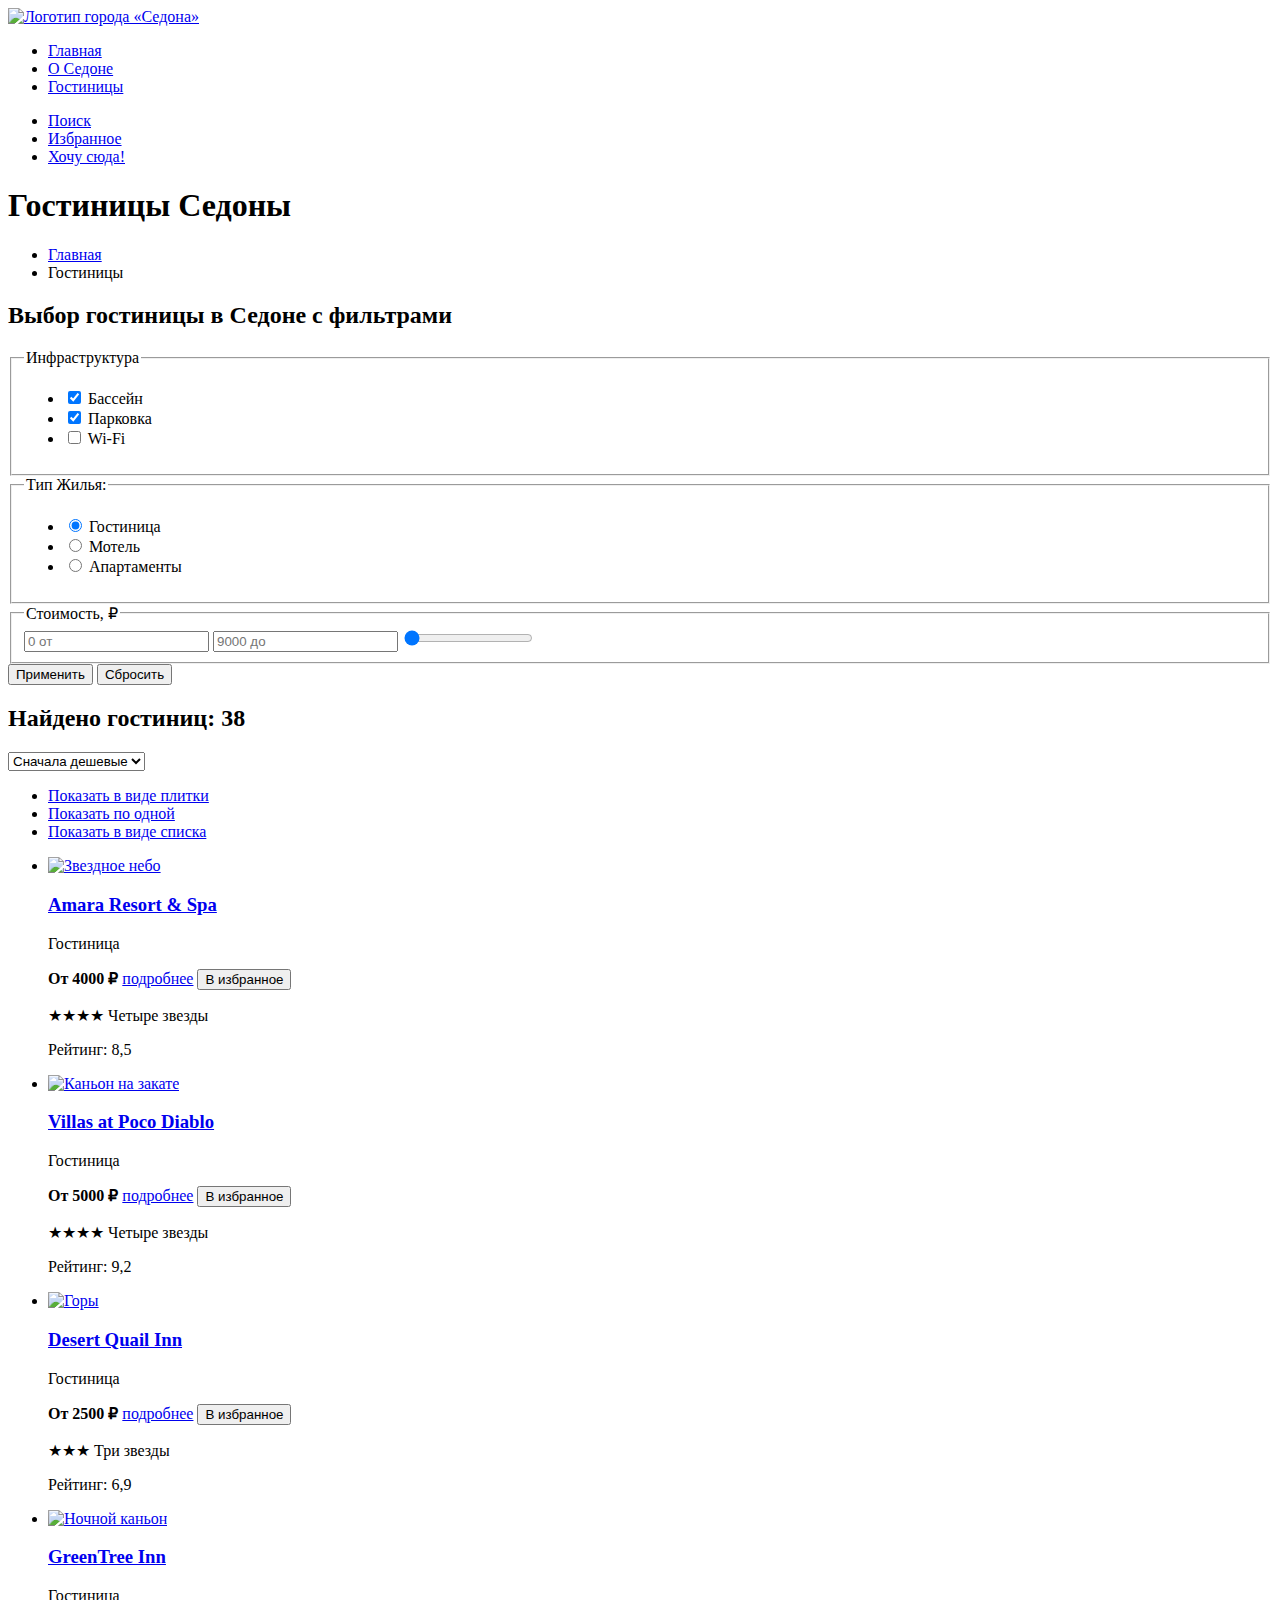
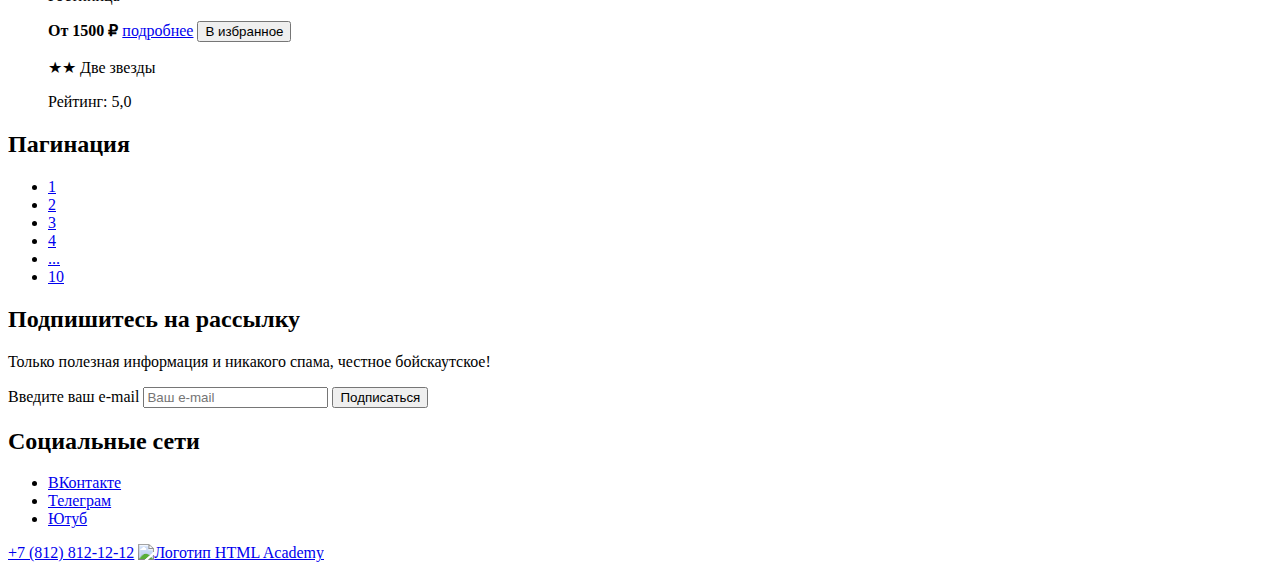
==== catalog.html @ 35efa831 "Merge pull request #1 from TatyanaKravtsova/master" ====
<!DOCTYPE html>
<html lang="ru">
  <head>
    <meta charset="utf-8">
    <title>Каталог гостиниц</title>
  </head>
  <body>
    <header class="page-header">
      <nav class="navigation">
        <a class="header-logo" href="index.html">
          <img class="page-header-logo" src="" width="140" height="70"  alt="Логотип города «Седона»">
        </a>
        <ul class="navigation-list">
          <li class="navigation-item">
            <a class="navigation-link" href="index.html">Главная</a>
          </li>
          <li class="navigation-item">
            <a class="navigation-link" href="#">О Седоне</a>
          </li>
          <li class="navigation-item">
            <a class="navigation-link current" href="#">Гостиницы</a>
          </li>
        </ul>
        <ul class="navigation-user">
          <li class="navigation-user-item">
            <a class="navigation-user-link navigation-user-link-search" href="#">
              <span class="visually-hidden">Поиск</span>
            </a>
          </li>
          <li class="navigation-user-item">
            <a class="navigation-user-link navigation-user-link-favorites" href="#">
              <span class="visually-hidden">Избранное</span>
            </a>
          </li>
          <li class="navigation-user-item">
            <a class="navigation-user-link button" href="#">Хочу сюда!</a>
          </li>
        </ul>
      </nav>
    </header>
    <main class="main-catalog">
      <h1 class="title">Гостиницы Седоны</h1>
      <ul class="breadcrumbs">
        <li class="breadcrumbs-item">
          <a class="breadcrumbs-link" href="index.html">
            <span class="visually-hidden">Главная</span>
          </a>
        </li>
        <li class="breadcrumbs-item">
          <a class="breadcrumbs-link">Гостиницы</a>
        </li>
      </ul>
      <section class="filter">
        <h2 class="catalog-title">Выбор гостиницы в Седоне с фильтрами</h2>
        <form class="catalog-filter" action="https://echo.htmlacademy.ru/" method="get">
          <fieldset class="filter-group">
            <legend class="filter-group-title">Инфраструктура</legend>
            <ul class="filter-group-list">
              <li class="filter-group-item">
                <label class="control">
                  <input class="control-input" type="checkbox" name="pool" checked>
                  Бассейн
                </label>
              </li>
              <li class="filter-group-item">
                <label class="control">
                  <input class="control-input" type="checkbox" name="parking" checked>
                  Парковка
                </label>
              </li>
              <li class="filter-group-item">
                <label class="control">
                  <input class="control-input" type="checkbox" name="Wi-Fi">
                  Wi-Fi
                </label>
              </li>
            </ul>
          </fieldset>
          <fieldset class="filter-group">
            <legend class="filter-group-title">Тип Жилья:</legend>
            <ul class="filter-group-list">
              <li class="filter-group-item">
                <label class="control">
                  <input class="control-input" type="radio" name="type-placements" value="hotel" checked>
                  Гостиница
                </label>
              </li>
              <li class="filter-group-item">
                <label class="control">
                  <input class="control-input" type="radio" name="type-placements" value="motel">
                  Мотель
                </label>
              </li>
              <li class="filter-group-item">
                <label class="control">
                  <input class="control-input" type="radio" name="type-placements" value="apartments">
                  Апартаменты
                </label>
              </li>
            </ul>
          </fieldset>
          <fieldset class="filter-group">
            <legend class="filter-group-title">Стоимость, ₽</legend>
            <input type="text" class="filter-price-min" placeholder="0 от">
            <input type="text" class="filter-price-max" placeholder="9000 до">
            <input class="filter-price" type="range" min="0" max="9000" step="100" value="0">
          </fieldset>
          <button class="filter-button active-filter-button" type="submit">Применить</button>
          <button class="filter-button" type="reset">Сбросить</button>
        </form>
      </section>
      <section class="catalog">
        <h2 class="catalog-title">Найдено гостиниц: <span>38</span></h2>
        <select class="catalog-sorting" name="sorting">
          <option value="price">Сначала дешевые</option>
          <option value="rating">Сначала дорогие</option>
          <option value="popular">По популярности</option>
        </select>
        <ul class="list-view">
          <li class="list-view-item">
            <a class="button button-active" href="#">
              <span class="visually-hidden">Показать в виде плитки</span>
            </a>
          </li>
          <li class="list-view-item">
            <a class="button" href="#">
              <span class="visually-hidden">Показать по одной</span>
            </a>
          </li>
          <li class="list-view-item">
            <a class="button" href="#">
              <span class="visually-hidden">Показать в виде списка</span>
            </a>
          </li>
        </ul>
        <ul class="catalog-list">
          <li class="catalog-card">
            <a class="catalog-card-link" href="#" tabindex="-1">
              <img class="catalog-card-image" src="#" alt="Звездное небо" width="300" height="212">
            </a>
            <a class="catalog-card-link" href="#">
              <h3 class="catalog-title">Amara Resort & Spa</h3>
            </a>
            <p class="type-description">Гостиница</p>
            <b class="card-price">От 4000 ₽</b>
            <a class="catalog-button button" href="#">подробнее</a>
            <button class="favourite button" type="button">В избранное</button>
            <p class="stars four">★★★★ <span class="visually-hidden">Четыре звезды</span></p>
            <p class="rating">Рейтинг: 8,5</p>
          </li>
          <li class="catalog-card">
            <a class="catalog-card-link" href="#" tabindex="-1">
              <img class="catalog-card-image" src="#" alt="Каньон на закате" width="300" height="212">
            </a>
            <a class="catalog-card-link" href="#">
              <h3 class="catalog-title">Villas at Poco Diablo</h3>
            </a>
            <p class="type-description">Гостиница</p>
            <b class="card-price">От 5000 ₽</b>
            <a class="catalog-button button" href="#">подробнее</a>
            <button class="favourite button" type="button">В избранное</button>
            <p class="stars four">★★★★ <span class="visually-hidden">Четыре звезды</span></p>
            <p class="rating">Рейтинг: 9,2</p>
          </li>
          <li class="catalog-card">
            <a class="catalog-card-link" href="#" tabindex="-1">
              <img class="catalog-card-image" src="#" alt="Горы" width="300" height="212">
            </a>
            <a class="catalog-card-link" href="#">
              <h3 class="catalog-title">Desert Quail Inn</h3>
            </a>
            <p class="type-description">Гостиница</p>
            <b class="card-price">От 2500 ₽</b>
            <a class="catalog-button button" href="#">подробнее</a>
            <button class="favourite button" type="button">В избранное</button>
            <p class="stars three">★★★ <span class="visually-hidden">Три звезды</span></p>
            <p class="rating">Рейтинг: 6,9</p>
          </li>
          <li class="catalog-card">
            <a class="catalog-card-link" href="#" tabindex="-1">
              <img class="catalog-card-image" src="#" alt="Ночной каньон" width="300" height="212">
            </a>
            <a class="catalog-card-link" href="#">
              <h3 class="catalog-title">GreenTree Inn</h3>
            </a>
            <p class="type-description">Гостиница</p>
            <b class="card-price">От 1500 ₽</b>
            <a class="catalog-button button" href="#">подробнее</a>
            <button class="favourite button" type="button">В избранное</button>
            <p class="stars two">★★ <span class="visually-hidden">Две звезды</span></p>
            <p class="rating">Рейтинг: 5,0</p>
          </li>
        </ul>
      </section>
      <section class="pagination">
        <h2 class="visually-hidden">Пагинация</h2>
        <ul class="pagination-list">
          <li class="pagination">
            <a class="pagination-link" href="#">1</a>
          </li>
          <li class="pagination">
            <a class="pagination-link" href="#">2</a>
          </li>
          <li class="pagination">
            <a class="pagination-link" href="#">3</a>
          </li>
          <li class="pagination">
            <a class="pagination-link" href="#">4</a>
          </li>
          <li class="pagination">
            <a class="pagination-link" href="#">...</a>
          </li>
          <li class="pagination">
            <a class="pagination-link" href="#">10</a>
          </li>
        </ul>
      </section>
      <section class="subscribe">
        <h2 class="subscribe-title subscribe-dark">Подпишитесь на рассылку</h2>
        <p class="subscribe-text subscribe-dark">Только полезная информация и никакого спама, честное бойскаутское!</p>
        <form class="subscribe-form" action="https://echo.htmlacademy.ru/" method="post">
          <label class="visually-hidden" for="email">Введите ваш e-mail
            <input class="subscribe-input" type="email" id="email" name="email" placeholder="Ваш e-mail">
          </label>
          <button class="subscribe-button button" type="submit">Подписаться</button>
        </form>
      </section>
    </main>
    <footer class="page-footer">
      <h2 class="visually-hidden">
          Социальные сети
      </h2>
      <ul class="social-list">
        <li class="social-item">
          <a class="social-item" href="#">
            <span class="visually-hidden">ВКонтакте</span>
          </a>
        </li>
        <li class="social-item">
          <a class="social-item" href="#">
            <span class="visually-hidden">Телеграм</span>
          </a>
        </li>
        <li class="social-item">
          <a class="social-item" href="#">
            <span class="visually-hidden">Ютуб</span>
          </a>
        </li>
      </ul>
      <a class="footer-phone" href="tel:+78128121212">+7 (812) 812-12-12</a>
      <a class="copyright" href="https://htmlacademy.ru/">
        <img class="academy-logo" src="#" alt="Логотип HTML Academy" width="115" height="33">
      </a>
    </footer>
  </body>
</html>
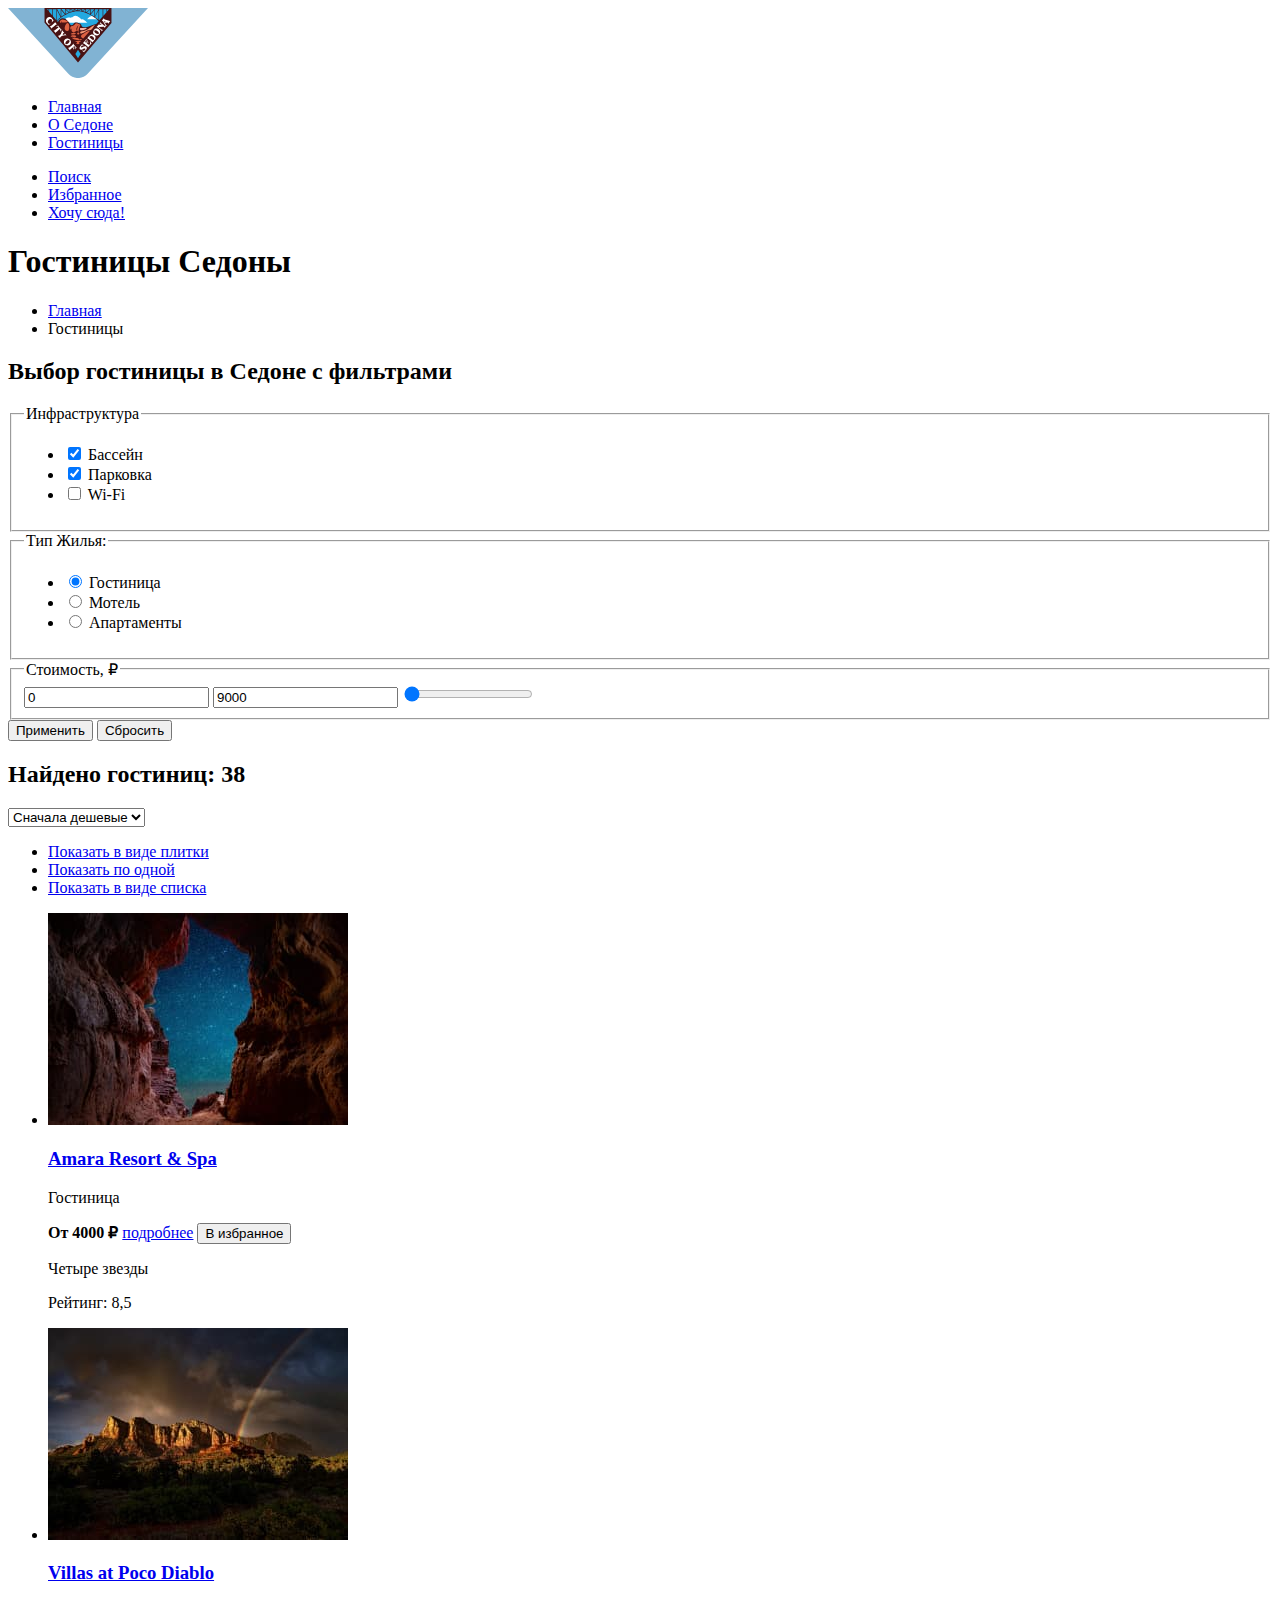
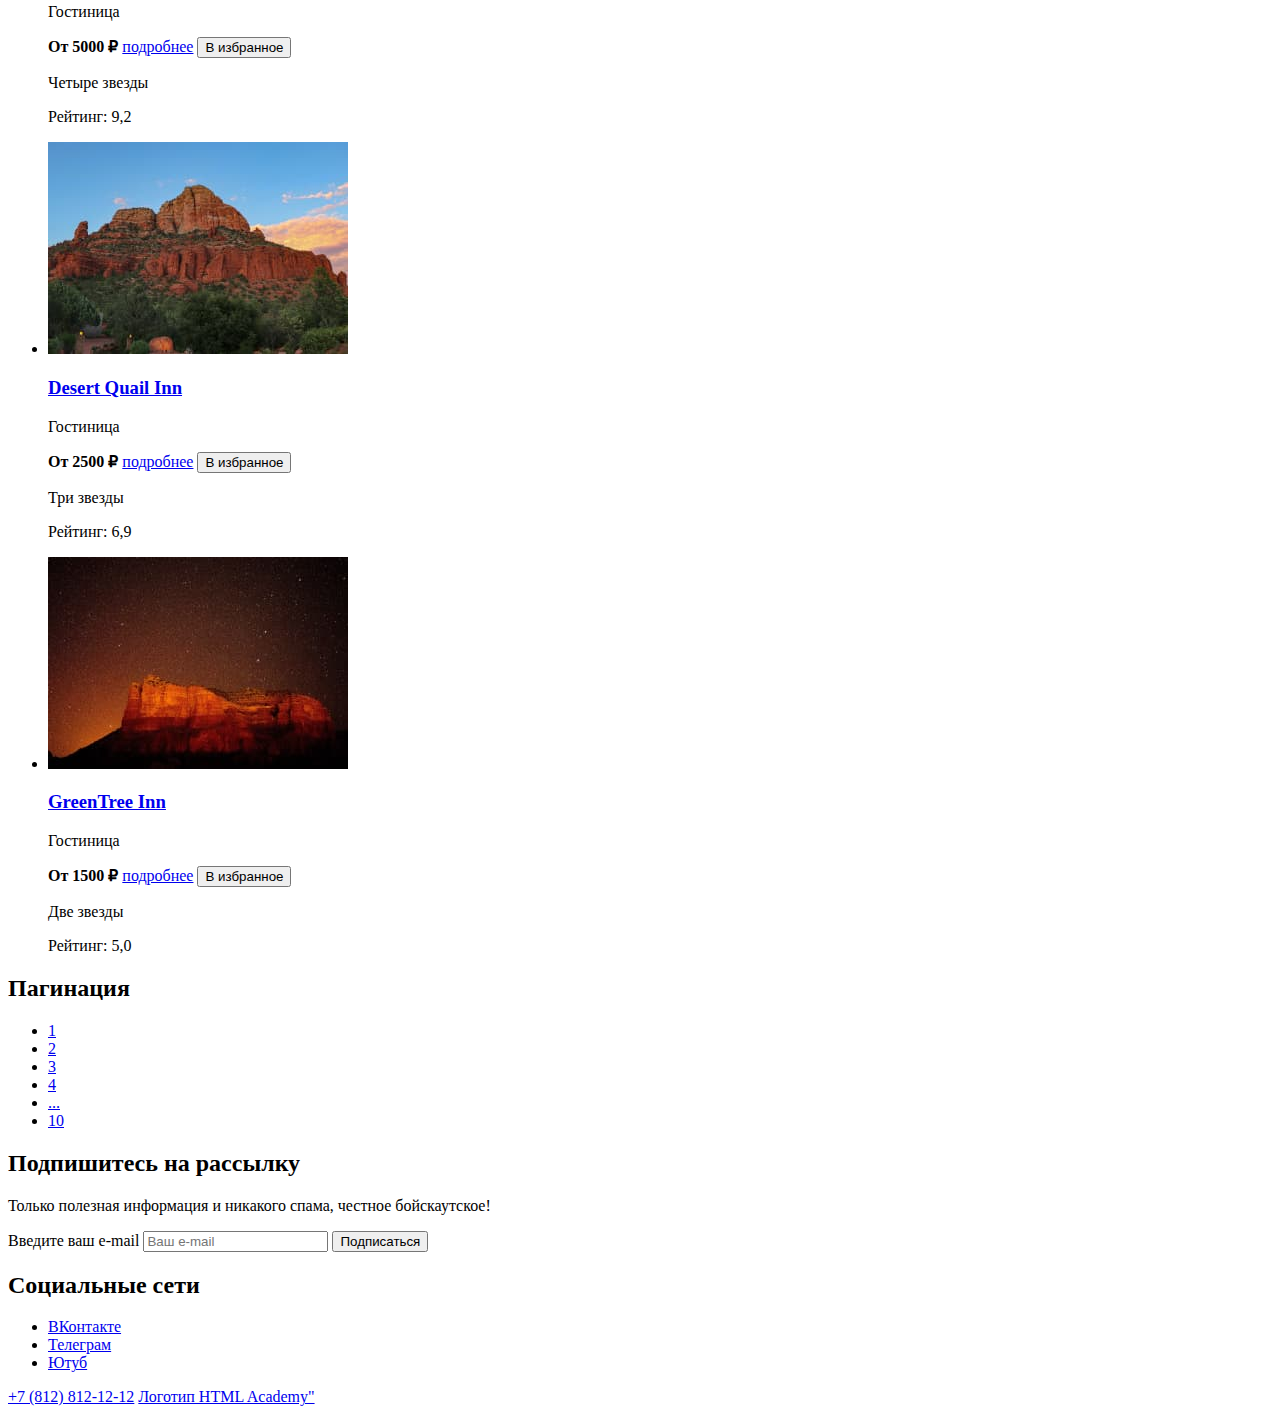
==== commit 498e7de7: "Добавляет контентные изображения" ====
--- a/catalog.html
+++ b/catalog.html
@@ -8,7 +8,7 @@
     <header class="page-header">
       <nav class="navigation">
         <a class="header-logo" href="index.html">
-          <img class="page-header-logo" src="" width="140" height="70"  alt="Логотип города «Седона»">
+          <img class="page-header-logo" src="images/logo.svg" width="140" height="70"  alt="Логотип города «Седона»">
         </a>
         <ul class="navigation-list">
           <li class="navigation-item">
@@ -39,17 +39,19 @@
       </nav>
     </header>
     <main class="main-catalog">
-      <h1 class="title">Гостиницы Седоны</h1>
-      <ul class="breadcrumbs">
-        <li class="breadcrumbs-item">
-          <a class="breadcrumbs-link" href="index.html">
-            <span class="visually-hidden">Главная</span>
-          </a>
-        </li>
-        <li class="breadcrumbs-item">
-          <a class="breadcrumbs-link">Гостиницы</a>
-        </li>
-      </ul>
+      <section class="filter-header">
+        <h1 class="title">Гостиницы Седоны</h1>
+        <ul class="breadcrumbs">
+          <li class="breadcrumbs-item">
+            <a class="breadcrumbs-link" href="index.html">
+              <span class="visually-hidden">Главная</span>
+            </a>
+          </li>
+          <li class="breadcrumbs-item">
+            <a class="breadcrumbs-link">Гостиницы</a>
+          </li>
+        </ul>
+      </section>
       <section class="filter">
         <h2 class="catalog-title">Выбор гостиницы в Седоне с фильтрами</h2>
         <form class="catalog-filter" action="https://echo.htmlacademy.ru/" method="get">
@@ -101,8 +103,8 @@
           </fieldset>
           <fieldset class="filter-group">
             <legend class="filter-group-title">Стоимость, ₽</legend>
-            <input type="text" class="filter-price-min" placeholder="0 от">
-            <input type="text" class="filter-price-max" placeholder="9000 до">
+            <input type="text" class="filter-price-min" placeholder="от" value="0">
+            <input type="text" class="filter-price-max" placeholder="до" value="9000">
             <input class="filter-price" type="range" min="0" max="9000" step="100" value="0">
           </fieldset>
           <button class="filter-button active-filter-button" type="submit">Применить</button>
@@ -136,7 +138,7 @@
         <ul class="catalog-list">
           <li class="catalog-card">
             <a class="catalog-card-link" href="#" tabindex="-1">
-              <img class="catalog-card-image" src="#" alt="Звездное небо" width="300" height="212">
+              <img class="catalog-card-image" src="pictures/hotel-amara.jpg" alt="Звездное небо" width="300" height="212">
             </a>
             <a class="catalog-card-link" href="#">
               <h3 class="catalog-title">Amara Resort & Spa</h3>
@@ -145,12 +147,12 @@
             <b class="card-price">От 4000 ₽</b>
             <a class="catalog-button button" href="#">подробнее</a>
             <button class="favourite button" type="button">В избранное</button>
-            <p class="stars four">★★★★ <span class="visually-hidden">Четыре звезды</span></p>
+            <p class="stars four"><span class="visually-hidden">Четыре звезды</span></p>
             <p class="rating">Рейтинг: 8,5</p>
           </li>
           <li class="catalog-card">
             <a class="catalog-card-link" href="#" tabindex="-1">
-              <img class="catalog-card-image" src="#" alt="Каньон на закате" width="300" height="212">
+              <img class="catalog-card-image" src="pictures/hotel-villas.jpg" alt="Каньон на закате" width="300" height="212">
             </a>
             <a class="catalog-card-link" href="#">
               <h3 class="catalog-title">Villas at Poco Diablo</h3>
@@ -159,12 +161,12 @@
             <b class="card-price">От 5000 ₽</b>
             <a class="catalog-button button" href="#">подробнее</a>
             <button class="favourite button" type="button">В избранное</button>
-            <p class="stars four">★★★★ <span class="visually-hidden">Четыре звезды</span></p>
+            <p class="stars four"><span class="visually-hidden">Четыре звезды</span></p>
             <p class="rating">Рейтинг: 9,2</p>
           </li>
           <li class="catalog-card">
             <a class="catalog-card-link" href="#" tabindex="-1">
-              <img class="catalog-card-image" src="#" alt="Горы" width="300" height="212">
+              <img class="catalog-card-image" src="pictures/hotel-desert.jpg" alt="Горы" width="300" height="212">
             </a>
             <a class="catalog-card-link" href="#">
               <h3 class="catalog-title">Desert Quail Inn</h3>
@@ -173,12 +175,12 @@
             <b class="card-price">От 2500 ₽</b>
             <a class="catalog-button button" href="#">подробнее</a>
             <button class="favourite button" type="button">В избранное</button>
-            <p class="stars three">★★★ <span class="visually-hidden">Три звезды</span></p>
+            <p class="stars three"><span class="visually-hidden">Три звезды</span></p>
             <p class="rating">Рейтинг: 6,9</p>
           </li>
           <li class="catalog-card">
             <a class="catalog-card-link" href="#" tabindex="-1">
-              <img class="catalog-card-image" src="#" alt="Ночной каньон" width="300" height="212">
+              <img class="catalog-card-image" src="pictures/hotel-greentree.jpg" alt="Ночной каньон" width="300" height="212">
             </a>
             <a class="catalog-card-link" href="#">
               <h3 class="catalog-title">GreenTree Inn</h3>
@@ -187,7 +189,7 @@
             <b class="card-price">От 1500 ₽</b>
             <a class="catalog-button button" href="#">подробнее</a>
             <button class="favourite button" type="button">В избранное</button>
-            <p class="stars two">★★ <span class="visually-hidden">Две звезды</span></p>
+            <p class="stars two"><span class="visually-hidden">Две звезды</span></p>
             <p class="rating">Рейтинг: 5,0</p>
           </li>
         </ul>
@@ -249,7 +251,7 @@
       </ul>
       <a class="footer-phone" href="tel:+78128121212">+7 (812) 812-12-12</a>
       <a class="copyright" href="https://htmlacademy.ru/">
-        <img class="academy-logo" src="#" alt="Логотип HTML Academy" width="115" height="33">
+        <span class="visually-hidden">Логотип HTML Academy"</span>
       </a>
     </footer>
   </body>
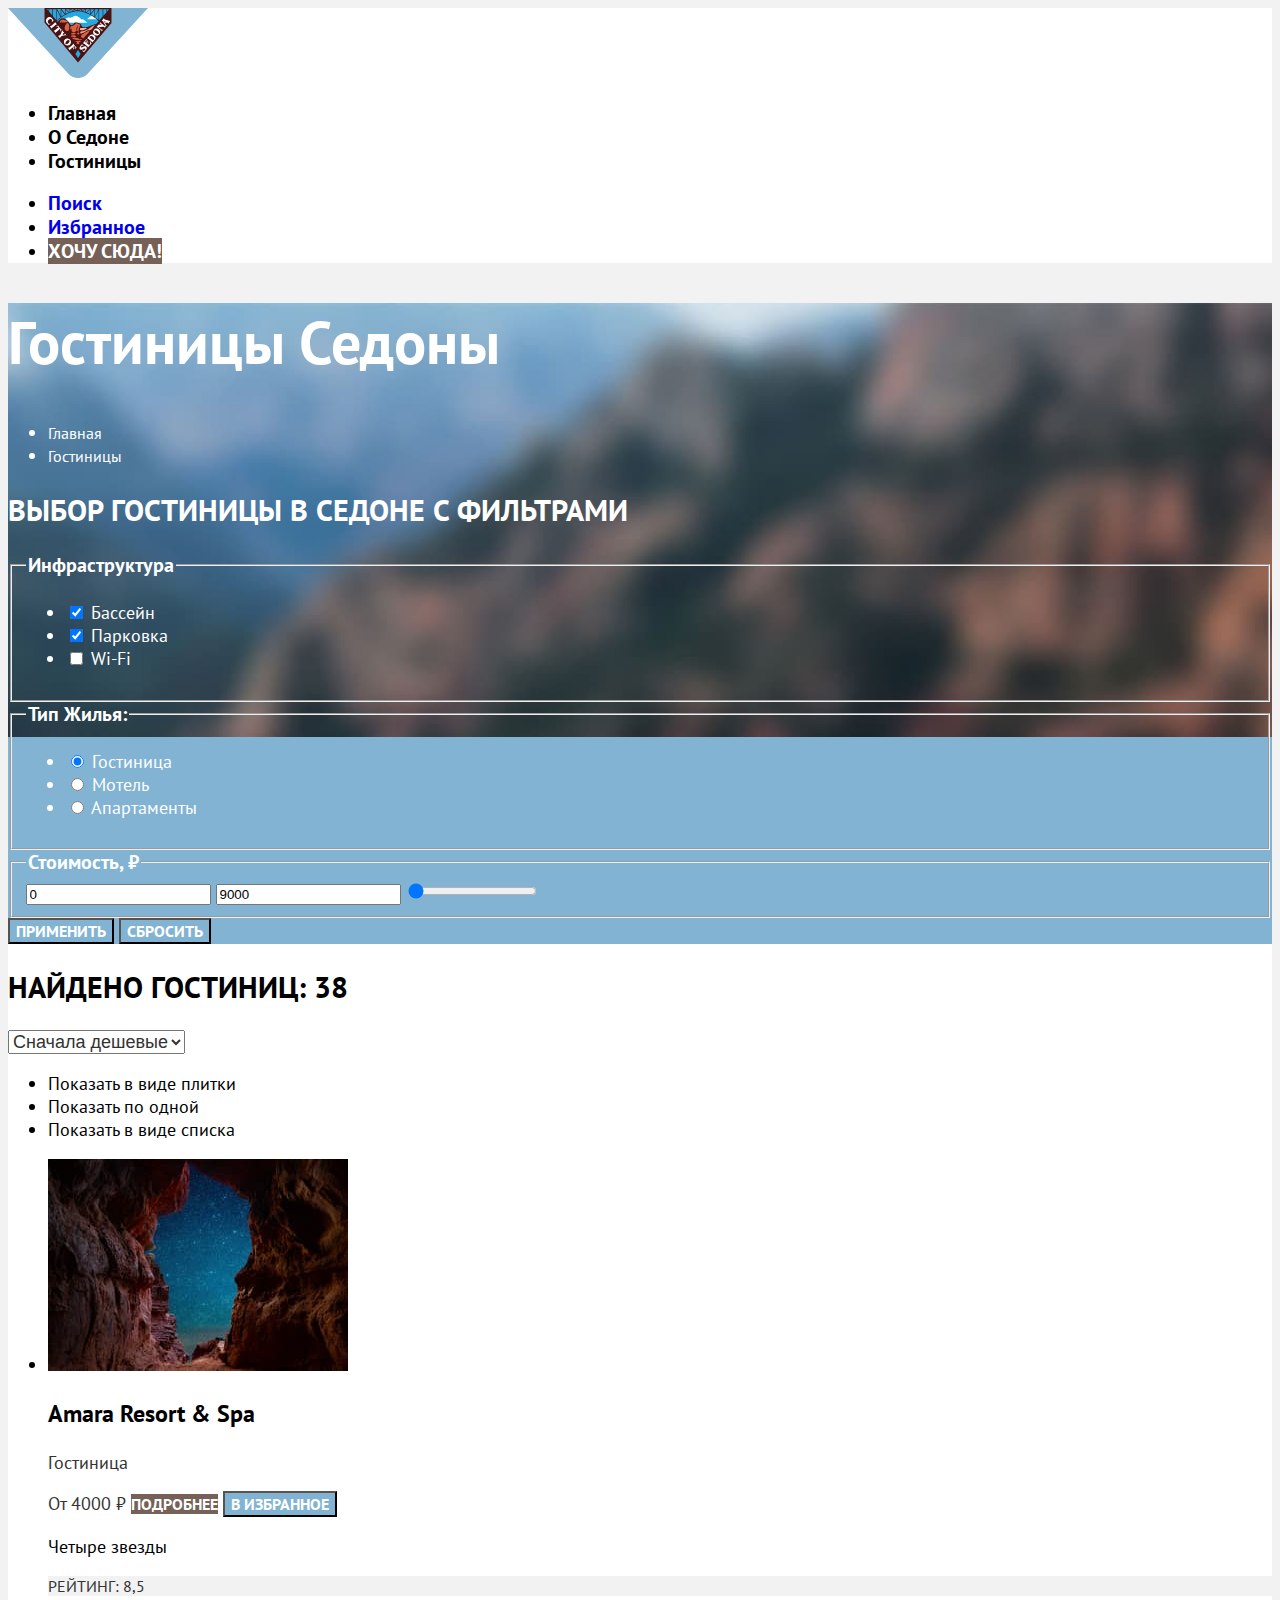
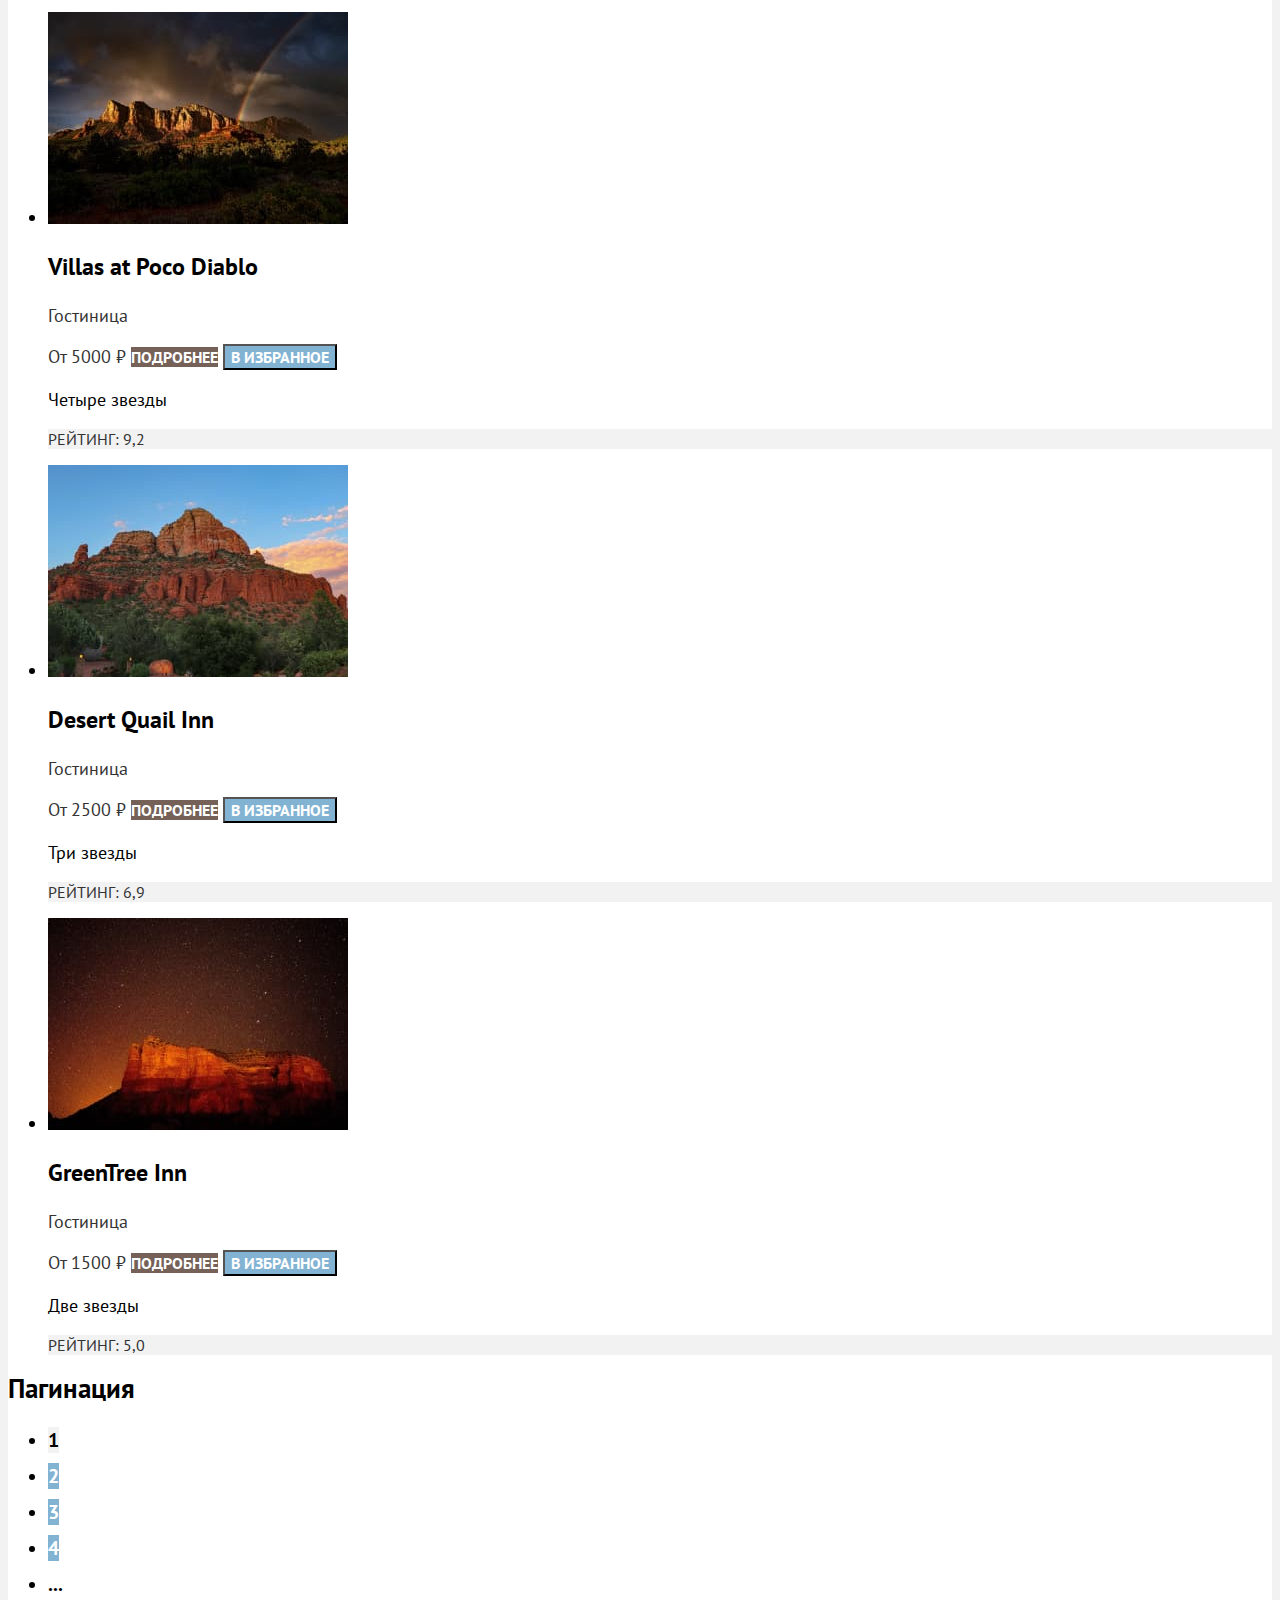
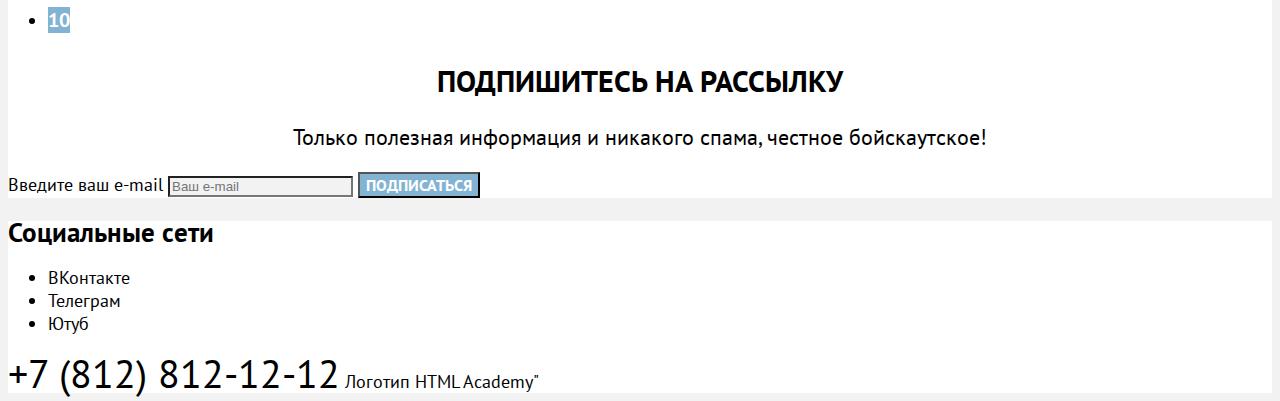
==== commit a71f334d: "Merge pull request #3 from TatyanaKravtsova/master" ====
--- a/catalog.html
+++ b/catalog.html
@@ -2,6 +2,7 @@
 <html lang="ru">
   <head>
     <meta charset="utf-8">
+    <link rel="stylesheet" href="styles/style.css">
     <title>Каталог гостиниц</title>
   </head>
   <body>
@@ -39,78 +40,80 @@
       </nav>
     </header>
     <main class="main-catalog">
-      <section class="filter-header">
-        <h1 class="title">Гостиницы Седоны</h1>
-        <ul class="breadcrumbs">
-          <li class="breadcrumbs-item">
-            <a class="breadcrumbs-link" href="index.html">
-              <span class="visually-hidden">Главная</span>
-            </a>
-          </li>
-          <li class="breadcrumbs-item">
-            <a class="breadcrumbs-link">Гостиницы</a>
-          </li>
-        </ul>
-      </section>
-      <section class="filter">
-        <h2 class="catalog-title">Выбор гостиницы в Седоне с фильтрами</h2>
-        <form class="catalog-filter" action="https://echo.htmlacademy.ru/" method="get">
-          <fieldset class="filter-group">
-            <legend class="filter-group-title">Инфраструктура</legend>
-            <ul class="filter-group-list">
-              <li class="filter-group-item">
-                <label class="control">
-                  <input class="control-input" type="checkbox" name="pool" checked>
-                  Бассейн
-                </label>
-              </li>
-              <li class="filter-group-item">
-                <label class="control">
-                  <input class="control-input" type="checkbox" name="parking" checked>
-                  Парковка
-                </label>
-              </li>
-              <li class="filter-group-item">
-                <label class="control">
-                  <input class="control-input" type="checkbox" name="Wi-Fi">
-                  Wi-Fi
-                </label>
-              </li>
-            </ul>
-          </fieldset>
-          <fieldset class="filter-group">
-            <legend class="filter-group-title">Тип Жилья:</legend>
-            <ul class="filter-group-list">
-              <li class="filter-group-item">
-                <label class="control">
-                  <input class="control-input" type="radio" name="type-placements" value="hotel" checked>
-                  Гостиница
-                </label>
-              </li>
-              <li class="filter-group-item">
-                <label class="control">
-                  <input class="control-input" type="radio" name="type-placements" value="motel">
-                  Мотель
-                </label>
-              </li>
-              <li class="filter-group-item">
-                <label class="control">
-                  <input class="control-input" type="radio" name="type-placements" value="apartments">
-                  Апартаменты
-                </label>
-              </li>
-            </ul>
-          </fieldset>
-          <fieldset class="filter-group">
-            <legend class="filter-group-title">Стоимость, ₽</legend>
-            <input type="text" class="filter-price-min" placeholder="от" value="0">
-            <input type="text" class="filter-price-max" placeholder="до" value="9000">
-            <input class="filter-price" type="range" min="0" max="9000" step="100" value="0">
-          </fieldset>
-          <button class="filter-button active-filter-button" type="submit">Применить</button>
-          <button class="filter-button" type="reset">Сбросить</button>
-        </form>
-      </section>
+      <div class="filter-container">
+        <section class="filter-header">
+          <h1 class="filter-title">Гостиницы Седоны</h1>
+          <ul class="breadcrumbs">
+            <li class="breadcrumbs-item">
+              <a class="breadcrumbs-link" href="index.html">
+                <span class="visually-hidden">Главная</span>
+              </a>
+            </li>
+            <li class="breadcrumbs-item">
+              <a class="breadcrumbs-link">Гостиницы</a>
+            </li>
+          </ul>
+        </section>
+        <section class="filter-main">
+          <h2 class="catalog-title visually-hidden">Выбор гостиницы в Седоне с фильтрами</h2>
+          <form class="catalog-filter" action="https://echo.htmlacademy.ru/" method="get">
+            <fieldset class="filter-group">
+              <legend class="filter-group-title">Инфраструктура</legend>
+              <ul class="filter-group-list">
+                <li class="filter-group-item">
+                  <label class="control">
+                    <input class="control-input" type="checkbox" name="pool" checked>
+                    Бассейн
+                  </label>
+                </li>
+                <li class="filter-group-item">
+                  <label class="control">
+                    <input class="control-input" type="checkbox" name="parking" checked>
+                    Парковка
+                  </label>
+                </li>
+                <li class="filter-group-item">
+                  <label class="control">
+                    <input class="control-input" type="checkbox" name="Wi-Fi">
+                    Wi-Fi
+                  </label>
+                </li>
+              </ul>
+            </fieldset>
+            <fieldset class="filter-group">
+              <legend class="filter-group-title">Тип Жилья:</legend>
+              <ul class="filter-group-list">
+                <li class="filter-group-item">
+                  <label class="control">
+                    <input class="control-input" type="radio" name="type-placements" value="hotel" checked>
+                    Гостиница
+                  </label>
+                </li>
+                <li class="filter-group-item">
+                  <label class="control">
+                    <input class="control-input" type="radio" name="type-placements" value="motel">
+                    Мотель
+                  </label>
+                </li>
+                <li class="filter-group-item">
+                  <label class="control">
+                    <input class="control-input" type="radio" name="type-placements" value="apartments">
+                    Апартаменты
+                  </label>
+                </li>
+              </ul>
+            </fieldset>
+            <fieldset class="filter-group">
+              <legend class="filter-group-title">Стоимость, ₽</legend>
+              <input type="text" class="filter-price-min" placeholder="от" value="0">
+              <input type="text" class="filter-price-max" placeholder="до" value="9000">
+              <input class="filter-price" type="range" min="0" max="9000" step="100" value="0">
+            </fieldset>
+            <button class="filter-button active-filter-button button" type="submit">Применить</button>
+            <button class="filter-button button" type="reset">Сбросить</button>
+          </form>
+        </section>
+      </div>
       <section class="catalog">
         <h2 class="catalog-title">Найдено гостиниц: <span>38</span></h2>
         <select class="catalog-sorting" name="sorting">
@@ -120,17 +123,17 @@
         </select>
         <ul class="list-view">
           <li class="list-view-item">
-            <a class="button button-active" href="#">
+            <a class="list-view-button button-active" href="#">
               <span class="visually-hidden">Показать в виде плитки</span>
             </a>
           </li>
           <li class="list-view-item">
-            <a class="button" href="#">
+            <a class="list-view-button" href="#">
               <span class="visually-hidden">Показать по одной</span>
             </a>
           </li>
           <li class="list-view-item">
-            <a class="button" href="#">
+            <a class="list-view-button" href="#">
               <span class="visually-hidden">Показать в виде списка</span>
             </a>
           </li>
@@ -141,7 +144,7 @@
               <img class="catalog-card-image" src="pictures/hotel-amara.jpg" alt="Звездное небо" width="300" height="212">
             </a>
             <a class="catalog-card-link" href="#">
-              <h3 class="catalog-title">Amara Resort & Spa</h3>
+              <h3 class="catalog-card-title">Amara Resort & Spa</h3>
             </a>
             <p class="type-description">Гостиница</p>
             <b class="card-price">От 4000 ₽</b>
@@ -155,7 +158,7 @@
               <img class="catalog-card-image" src="pictures/hotel-villas.jpg" alt="Каньон на закате" width="300" height="212">
             </a>
             <a class="catalog-card-link" href="#">
-              <h3 class="catalog-title">Villas at Poco Diablo</h3>
+              <h3 class="catalog-card-title">Villas at Poco Diablo</h3>
             </a>
             <p class="type-description">Гостиница</p>
             <b class="card-price">От 5000 ₽</b>
@@ -169,7 +172,7 @@
               <img class="catalog-card-image" src="pictures/hotel-desert.jpg" alt="Горы" width="300" height="212">
             </a>
             <a class="catalog-card-link" href="#">
-              <h3 class="catalog-title">Desert Quail Inn</h3>
+              <h3 class="catalog-card-title">Desert Quail Inn</h3>
             </a>
             <p class="type-description">Гостиница</p>
             <b class="card-price">От 2500 ₽</b>
@@ -183,7 +186,7 @@
               <img class="catalog-card-image" src="pictures/hotel-greentree.jpg" alt="Ночной каньон" width="300" height="212">
             </a>
             <a class="catalog-card-link" href="#">
-              <h3 class="catalog-title">GreenTree Inn</h3>
+              <h3 class="catalog-card-title">GreenTree Inn</h3>
             </a>
             <p class="type-description">Гостиница</p>
             <b class="card-price">От 1500 ₽</b>
@@ -198,7 +201,7 @@
         <h2 class="visually-hidden">Пагинация</h2>
         <ul class="pagination-list">
           <li class="pagination">
-            <a class="pagination-link" href="#">1</a>
+            <a class="pagination-link pagination-current" href="#">1</a>
           </li>
           <li class="pagination">
             <a class="pagination-link" href="#">2</a>
@@ -210,14 +213,14 @@
             <a class="pagination-link" href="#">4</a>
           </li>
           <li class="pagination">
-            <a class="pagination-link" href="#">...</a>
+            <a class="pagination-link pagination-points" href="#">...</a>
           </li>
           <li class="pagination">
             <a class="pagination-link" href="#">10</a>
           </li>
         </ul>
       </section>
-      <section class="subscribe">
+      <section class="catalog-subscribe">
         <h2 class="subscribe-title subscribe-dark">Подпишитесь на рассылку</h2>
         <p class="subscribe-text subscribe-dark">Только полезная информация и никакого спама, честное бойскаутское!</p>
         <form class="subscribe-form" action="https://echo.htmlacademy.ru/" method="post">
@@ -234,17 +237,17 @@
       </h2>
       <ul class="social-list">
         <li class="social-item">
-          <a class="social-item" href="#">
+          <a class="social-link" href="#">
             <span class="visually-hidden">ВКонтакте</span>
           </a>
         </li>
         <li class="social-item">
-          <a class="social-item" href="#">
+          <a class="social-link" href="#">
             <span class="visually-hidden">Телеграм</span>
           </a>
         </li>
         <li class="social-item">
-          <a class="social-item" href="#">
+          <a class="social-link" href="#">
             <span class="visually-hidden">Ютуб</span>
           </a>
         </li>
--- a/styles/style.css
+++ b/styles/style.css
@@ -0,0 +1,263 @@
+@font-face {
+  font-family: "PT Sans";
+  src: url(../fonts/ptsans-400.woff2) format("woff2");
+  font-style: normal;
+  font-weight: 400;
+  font-display: swap;
+}
+@font-face {
+  font-family: "PT Sans";
+  src: url(../fonts/ptsans-700.woff2) format("woff2");
+  font-style: normal;
+  font-weight: 700;
+  font-display: swap;
+}
+body {
+  font-family: "PT Sans", sans-serif;
+  font-size: 18px;
+  line-height: 23px;
+  background-color: #F2F2F2;
+  color: #000000;
+}
+
+.button {
+  font-family: inherit;
+  font-size: 16px;
+  line-height: 20px;
+  font-weight: 700;
+  text-align: center;
+  text-decoration: none;
+  text-transform: uppercase;
+  color:#FFFFFF;
+  background-color: #756157;
+}
+
+/*pages*/
+
+.page-header {
+  background-color: #FFFFFF;
+}
+
+.navigation-link {
+  font-size: 20px;
+  line-height: 24px;
+  font-weight: 700;
+  text-align: center;
+  text-decoration: none;
+  color: #000000;
+}
+
+.navigation-user-link {
+  font-size: 20px;
+  line-height: 24px;
+  font-weight: 700;
+  text-decoration: none;
+}
+
+.main-index {
+  background-color: #FFFFFF;
+}
+
+.hero {
+  background-image: url(../pictures/hero-background.jpg);
+  background-size: 100% auto;
+  background-repeat: no-repeat;
+}
+
+.lead, .slogan-title, .searching-title, .subscribe-title, .advice-title {
+  font-size: 30px;
+  font-weight: 700;
+  text-transform: uppercase;
+  line-height: 36px;
+  text-align: center;
+}
+
+.advantages-text, .slogan-text, .searching-text,  .subscribe-text{
+  font-size: 22px;
+  font-weight: 400;
+  line-height: 26px;
+  text-align: center;
+}
+/* List*/
+
+.advantages-list, .advice-list {
+  text-align: center;
+}
+
+/*Title*/
+
+.advantages-item-title, .advice-item-title {
+  font-size: 24px;
+  line-height: 28px;
+  text-transform: uppercase;
+}
+/*text*/
+
+.advantages-item-text, .advice-item-text {
+  font-size: 18px;
+  font-weight: 400;
+  line-height: 21px;
+}
+
+/*subscribe*/
+
+.subscribe {
+  background-image: url(../pictures/subscribe.jpg);
+  background-size: 100% auto;
+  background-repeat: no-repeat;
+  background-color: #82B3D3;
+  color: #FFFFFF;
+}
+
+.subscribe-button {
+  background-color: #82B3D3;
+}
+
+/*footer*/
+
+.page-footer {
+  background-color: #FFFFFF;
+}
+
+.footer-phone {
+  font-size: 40px;
+  font-weight: 400;
+  font-transform: uppercase;
+  line-height: 40px;
+  color: #000000;
+  text-decoration: none;
+}
+
+.social-link, .copyright {
+  text-decoration: none;
+  color: #000000;
+}
+
+.main-catalog {
+  background-color: #FFFFFF;
+}
+/* Breadcrumbs */
+.breadcrumbs-link {
+  font-size: 16px;
+  font-weight: 400;
+  line-height: 21px;
+  color: #FFFFFF;
+  text-decoration: none;
+}
+
+.filter-container {
+  background-image: url(../pictures/filter.jpg);
+  background-size: 100% auto;
+  background-repeat: no-repeat;
+  background-color: #82B3D3;
+  color: #FFFFFF;
+}
+
+/* Title */
+.filter-title {
+  font-size: 60px;
+  font-weight: 700;
+  line-height: 78px;
+}
+
+.filter-button {
+  background-color: #82B3D3;
+}
+
+.filter-group-title {
+  font-size: 20px;
+  font-weight: 700;
+  line-height: 24px;
+}
+
+.control-input {
+  font-size: 18px;
+  font-weight: 400;
+  line-height: 23px;
+}
+
+.list-view-button {
+  text-decoration: none;
+  color: #000000;
+}
+.catalog-title {
+  font-size: 30px;
+  font-weight: 700;
+  line-height: 36px;
+  text-transform: uppercase;
+}
+
+.catalog-sorting {
+  font-size: 18px;
+  font-weight: 400;
+  line-height: 21px;
+  color: #333333;
+}
+
+.catalog-card {
+  background-color: #FFFFFF;
+}
+
+.catalog-card-link {
+  text-decoration: none;
+  color: #000000;
+}
+
+.catalog-card-title {
+  font-size: 24px;
+  font-weight: 700;
+  line-height: 28px;
+}
+
+.type-description, .card-price {
+  font-size: 18px;
+  font-weight: 400;
+  line-height: 21px;
+  color: #333333;
+}
+
+.favourite {
+  background-color:#82B3D3;
+}
+
+.rating {
+  font-size: 16px;
+  font-weight: 400;
+  line-height: 20px;
+  color: #333333;
+  text-transform: uppercase;
+  background-color: #F2F2F2;
+}
+
+/*pagination*/
+
+.pagination {
+  background-color: #FFFFFF;
+}
+
+.pagination-link {
+  color: #FFFFFF;
+  background-color: #82B3D3;
+  text-decoration: none;
+  font-size: 20px;
+  font-weight: 700;
+  line-height: 36px;
+}
+
+.pagination-current {
+  color: #000000;
+  background-color: #F2F2F2;
+}
+
+.pagination-points {
+  color: #000000;
+  background-color: #FFFFFF;
+}
+
+.catalog-subscribe {
+  background-color: #FFFFFF;
+}
+
+.subscribe-input {
+  background-color: #F2F2F2;
+}
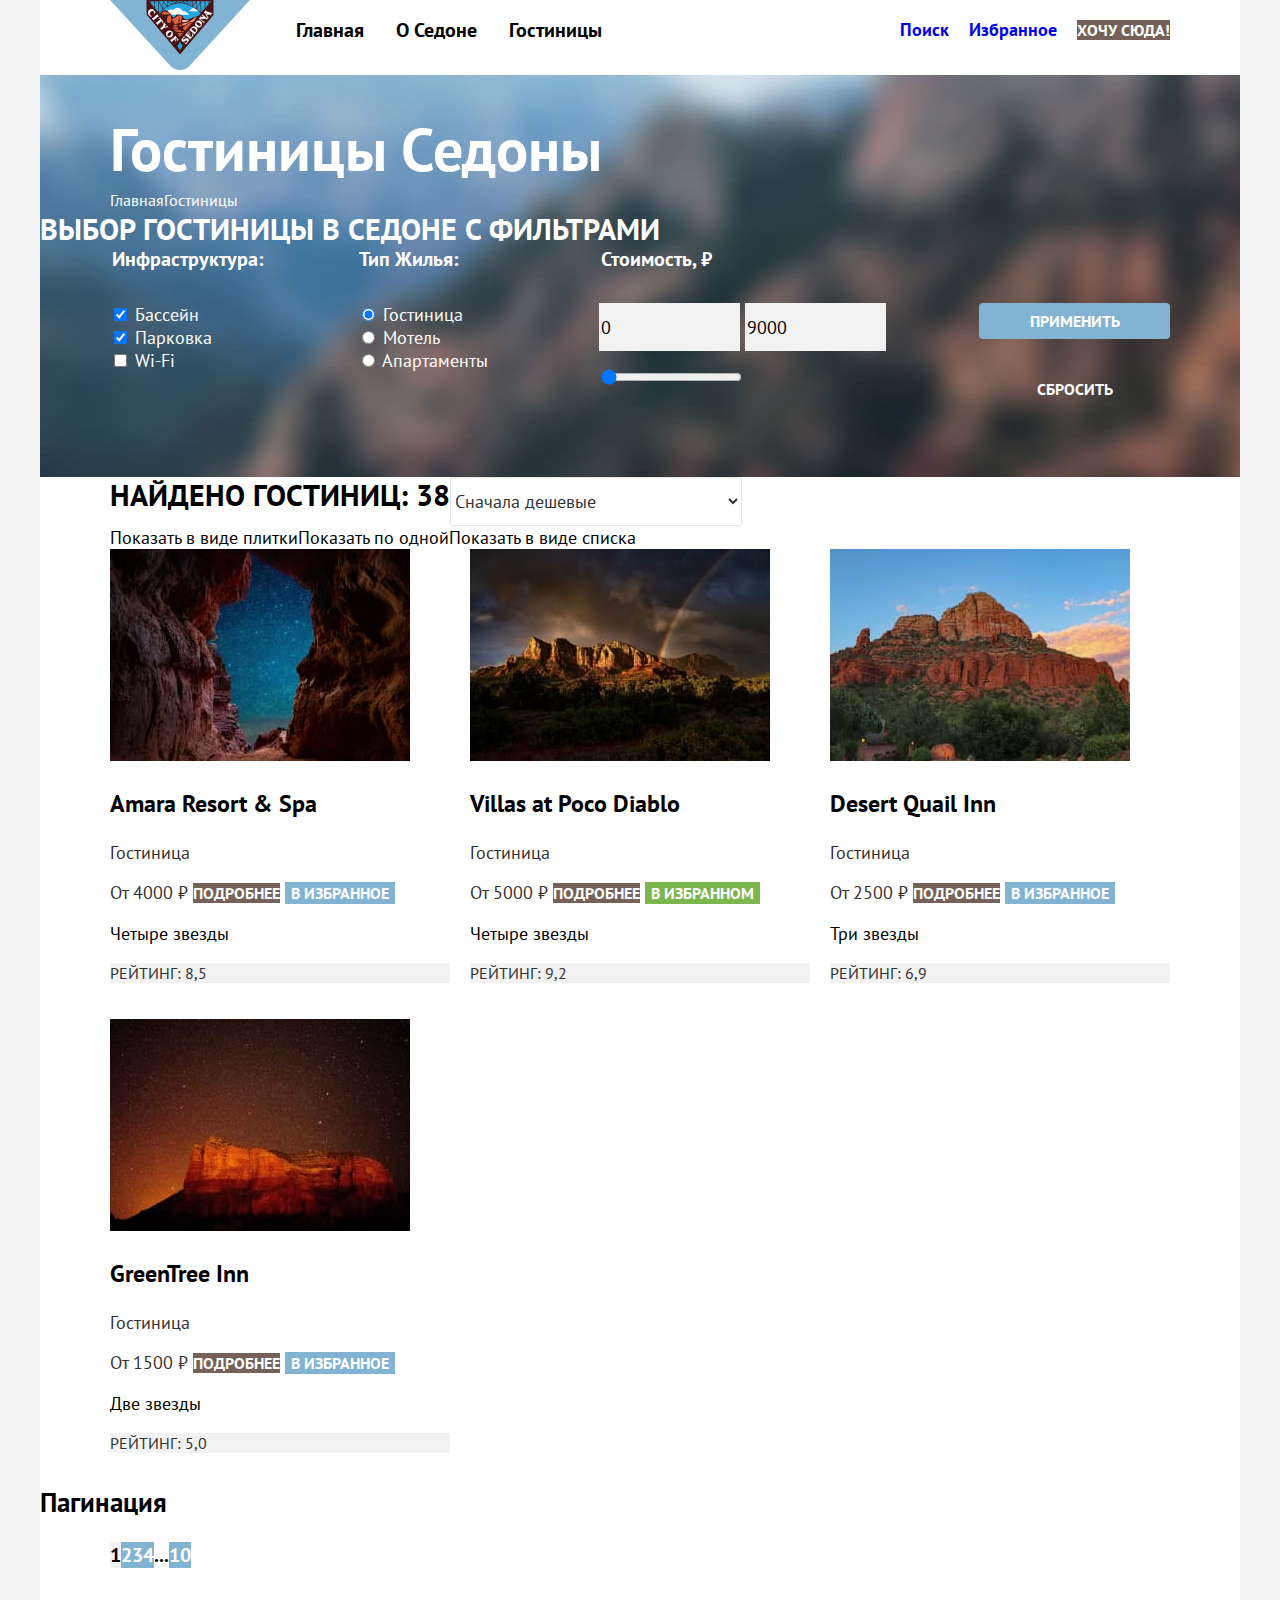
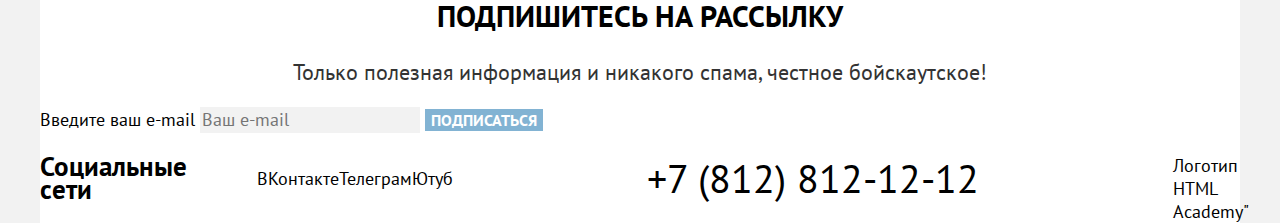
==== commit 5c473256: "Merge pull request #4 from TatyanaKravtsova/master" ====
--- a/catalog.html
+++ b/catalog.html
@@ -6,256 +6,264 @@
     <title>Каталог гостиниц</title>
   </head>
   <body>
-    <header class="page-header">
-      <nav class="navigation">
-        <a class="header-logo" href="index.html">
-          <img class="page-header-logo" src="images/logo.svg" width="140" height="70"  alt="Логотип города «Седона»">
-        </a>
-        <ul class="navigation-list">
-          <li class="navigation-item">
-            <a class="navigation-link" href="index.html">Главная</a>
-          </li>
-          <li class="navigation-item">
-            <a class="navigation-link" href="#">О Седоне</a>
-          </li>
-          <li class="navigation-item">
-            <a class="navigation-link current" href="#">Гостиницы</a>
-          </li>
-        </ul>
-        <ul class="navigation-user">
-          <li class="navigation-user-item">
-            <a class="navigation-user-link navigation-user-link-search" href="#">
-              <span class="visually-hidden">Поиск</span>
+    <div class="container">
+      <header class="page-header">
+        <nav class="navigation">
+          <a class="header-logo" href="index.html">
+            <img class="page-header-logo" src="images/logo.svg" width="140" height="70"  alt="Логотип города «Седона»">
+          </a>
+          <ul class="navigation-list">
+            <li class="navigation-item">
+              <a class="navigation-link" href="index.html">Главная</a>
+            </li>
+            <li class="navigation-item">
+              <a class="navigation-link" href="#">О Седоне</a>
+            </li>
+            <li class="navigation-item">
+              <a class="navigation-link current" href="#">Гостиницы</a>
+            </li>
+          </ul>
+          <ul class="navigation-user">
+            <li class="navigation-user-item">
+              <a class="navigation-user-link navigation-user-link-search" href="#">
+                <span class="visually-hidden">Поиск</span>
+              </a>
+            </li>
+            <li class="navigation-user-item">
+              <a class="navigation-user-link navigation-user-link-favorites" href="#">
+                <span class="visually-hidden">Избранное</span>
+              </a>
+            </li>
+            <li class="navigation-user-item">
+              <a class="navigation-user-link button" href="#">Хочу сюда!</a>
+            </li>
+          </ul>
+        </nav>
+      </header>
+      <main class="main-catalog main-container">
+        <div class="filter-container">
+          <section class="filter-header">
+            <h1 class="filter-title">Гостиницы Седоны</h1>
+            <ul class="breadcrumbs">
+              <li class="breadcrumbs-item">
+                <a class="breadcrumbs-link" href="index.html">
+                  <span class="visually-hidden">Главная</span>
+                </a>
+              </li>
+              <li class="breadcrumbs-item">
+                <a class="breadcrumbs-link">Гостиницы</a>
+              </li>
+            </ul>
+          </section>
+          <section class="filter-main">
+            <h2 class="catalog-title visually-hidden">Выбор гостиницы в Седоне с фильтрами</h2>
+            <form class="catalog-filter" action="https://echo.htmlacademy.ru/" method="get">
+              <fieldset class="filter-group infostructure">
+                <legend class="filter-group-title">Инфраструктура:</legend>
+                <ul class="filter-group-list">
+                  <li class="filter-group-item">
+                    <label class="control">
+                      <input class="control-input" type="checkbox" name="pool" checked>
+                      Бассейн
+                    </label>
+                  </li>
+                  <li class="filter-group-item">
+                    <label class="control">
+                      <input class="control-input" type="checkbox" name="parking" checked>
+                      Парковка
+                    </label>
+                  </li>
+                  <li class="filter-group-item">
+                    <label class="control">
+                      <input class="control-input" type="checkbox" name="Wi-Fi">
+                      Wi-Fi
+                    </label>
+                  </li>
+                </ul>
+              </fieldset>
+              <fieldset class="filter-group housing">
+                <legend class="filter-group-title">Тип Жилья:</legend>
+                <ul class="filter-group-list">
+                  <li class="filter-group-item">
+                    <label class="control">
+                      <input class="control-input" type="radio" name="type-placements" value="hotel" checked>
+                      Гостиница
+                    </label>
+                  </li>
+                  <li class="filter-group-item">
+                    <label class="control">
+                      <input class="control-input" type="radio" name="type-placements" value="motel">
+                      Мотель
+                    </label>
+                  </li>
+                  <li class="filter-group-item">
+                    <label class="control">
+                      <input class="control-input" type="radio" name="type-placements" value="apartments">
+                      Апартаменты
+                    </label>
+                  </li>
+                </ul>
+              </fieldset>
+              <fieldset class="filter-group filter-cost">
+                <legend class="filter-group-title">Стоимость, ₽</legend>
+                <div class="filter-price-wrapper">
+                  <input type="text" class="filter-price" placeholder="от" value="0">
+                  <input type="text" class="filter-price" placeholder="до" value="9000">
+                </div>
+                <input class="filter-price" type="range" min="0" max="9000" step="100" value="0">
+              </fieldset>
+              <div class = "filter-button-wrapper">
+                <button class="filter-button filter-button--light button" type="submit">Применить</button>
+                <button class="filter-button filter-button--transparent button" type="reset">Сбросить</button>
+              </div>
+            </form>
+          </section>
+        </div>
+        <section class="catalog">
+          <div class="catalog-sorting-wrapper">
+            <h2 class="catalog-title">Найдено гостиниц: <span>38</span></h2>
+            <select class="catalog-sorting" name="sorting">
+              <option value="price">Сначала дешевые</option>
+              <option value="rating">Сначала дорогие</option>
+              <option value="popular">По популярности</option>
+            </select>
+            <ul class="list-view">
+              <li class="list-view-item">
+                <a class="list-view-button button-active" href="#">
+                  <span class="visually-hidden">Показать в виде плитки</span>
+                </a>
+              </li>
+              <li class="list-view-item">
+                <a class="list-view-button" href="#">
+                  <span class="visually-hidden">Показать по одной</span>
+                </a>
+              </li>
+              <li class="list-view-item">
+                <a class="list-view-button" href="#">
+                  <span class="visually-hidden">Показать в виде списка</span>
+                </a>
+              </li>
+            </ul>
+          </div>
+          <ul class="catalog-list">
+            <li class="catalog-card">
+              <a class="catalog-card-link" href="#" tabindex="-1">
+                <img class="catalog-card-image" src="pictures/hotel-amara.jpg" alt="Звездное небо" width="300" height="212">
+              </a>
+              <a class="catalog-card-link" href="#">
+                <h3 class="catalog-card-title">Amara Resort & Spa</h3>
+              </a>
+              <p class="type-description">Гостиница</p>
+              <b class="card-price">От 4000 ₽</b>
+              <a class="catalog-button button" href="#">подробнее</a>
+              <button class="favourite button" type="button">В избранное</button>
+              <p class="stars four"><span class="visually-hidden">Четыре звезды</span></p>
+              <p class="rating">Рейтинг: 8,5</p>
+            </li>
+            <li class="catalog-card">
+              <a class="catalog-card-link" href="#" tabindex="-1">
+                <img class="catalog-card-image" src="pictures/hotel-villas.jpg" alt="Каньон на закате" width="300" height="212">
+              </a>
+              <a class="catalog-card-link" href="#">
+                <h3 class="catalog-card-title">Villas at Poco Diablo</h3>
+              </a>
+              <p class="type-description">Гостиница</p>
+              <b class="card-price">От 5000 ₽</b>
+              <a class="catalog-button button" href="#">подробнее</a>
+              <button class="favourite button favourite-active" type="button">В избранном</button>
+              <p class="stars four"><span class="visually-hidden">Четыре звезды</span></p>
+              <p class="rating">Рейтинг: 9,2</p>
+            </li>
+            <li class="catalog-card">
+              <a class="catalog-card-link" href="#" tabindex="-1">
+                <img class="catalog-card-image" src="pictures/hotel-desert.jpg" alt="Горы" width="300" height="212">
+              </a>
+              <a class="catalog-card-link" href="#">
+                <h3 class="catalog-card-title">Desert Quail Inn</h3>
+              </a>
+              <p class="type-description">Гостиница</p>
+              <b class="card-price">От 2500 ₽</b>
+              <a class="catalog-button button" href="#">подробнее</a>
+              <button class="favourite button" type="button">В избранное</button>
+              <p class="stars three"><span class="visually-hidden">Три звезды</span></p>
+              <p class="rating">Рейтинг: 6,9</p>
+            </li>
+            <li class="catalog-card">
+              <a class="catalog-card-link" href="#" tabindex="-1">
+                <img class="catalog-card-image" src="pictures/hotel-greentree.jpg" alt="Ночной каньон" width="300" height="212">
+              </a>
+              <a class="catalog-card-link" href="#">
+                <h3 class="catalog-card-title">GreenTree Inn</h3>
+              </a>
+              <p class="type-description">Гостиница</p>
+              <b class="card-price">От 1500 ₽</b>
+              <a class="catalog-button button" href="#">подробнее</a>
+              <button class="favourite button" type="button">В избранное</button>
+              <p class="stars two"><span class="visually-hidden">Две звезды</span></p>
+              <p class="rating">Рейтинг: 5,0</p>
+            </li>
+          </ul>
+        </section>
+        <section class="pagination">
+          <h2 class="visually-hidden">Пагинация</h2>
+          <ul class="pagination-list">
+            <li class="pagination">
+              <a class="pagination-link pagination-current" href="#">1</a>
+            </li>
+            <li class="pagination">
+              <a class="pagination-link" href="#">2</a>
+            </li>
+            <li class="pagination">
+              <a class="pagination-link" href="#">3</a>
+            </li>
+            <li class="pagination">
+              <a class="pagination-link" href="#">4</a>
+            </li>
+            <li class="pagination">
+              <a class="pagination-link pagination-points" href="#">...</a>
+            </li>
+            <li class="pagination">
+              <a class="pagination-link" href="#">10</a>
+            </li>
+          </ul>
+        </section>
+        <section class="catalog-subscribe">
+          <h2 class="subscribe-title subscribe-dark lead">Подпишитесь на рассылку</h2>
+          <p class="subscribe-text subscribe-dark desc-text">Только полезная информация и никакого спама, честное бойскаутское!</p>
+          <form class="subscribe-form" action="https://echo.htmlacademy.ru/" method="post">
+            <label class="visually-hidden" for="email">Введите ваш e-mail
+              <input class="subscribe-input" type="email" id="email" name="email" placeholder="Ваш e-mail">
+            </label>
+            <button class="subscribe-button button" type="submit">Подписаться</button>
+          </form>
+        </section>
+      </main>
+      <footer class="page-footer">
+        <h2 class="visually-hidden">
+            Социальные сети
+        </h2>
+        <ul class="social-list">
+          <li class="social-item">
+            <a class="social-link" href="#">
+              <span class="visually-hidden">ВКонтакте</span>
             </a>
           </li>
-          <li class="navigation-user-item">
-            <a class="navigation-user-link navigation-user-link-favorites" href="#">
-              <span class="visually-hidden">Избранное</span>
+          <li class="social-item">
+            <a class="social-link" href="#">
+              <span class="visually-hidden">Телеграм</span>
             </a>
           </li>
-          <li class="navigation-user-item">
-            <a class="navigation-user-link button" href="#">Хочу сюда!</a>
-          </li>
-        </ul>
-      </nav>
-    </header>
-    <main class="main-catalog">
-      <div class="filter-container">
-        <section class="filter-header">
-          <h1 class="filter-title">Гостиницы Седоны</h1>
-          <ul class="breadcrumbs">
-            <li class="breadcrumbs-item">
-              <a class="breadcrumbs-link" href="index.html">
-                <span class="visually-hidden">Главная</span>
-              </a>
-            </li>
-            <li class="breadcrumbs-item">
-              <a class="breadcrumbs-link">Гостиницы</a>
-            </li>
-          </ul>
-        </section>
-        <section class="filter-main">
-          <h2 class="catalog-title visually-hidden">Выбор гостиницы в Седоне с фильтрами</h2>
-          <form class="catalog-filter" action="https://echo.htmlacademy.ru/" method="get">
-            <fieldset class="filter-group">
-              <legend class="filter-group-title">Инфраструктура</legend>
-              <ul class="filter-group-list">
-                <li class="filter-group-item">
-                  <label class="control">
-                    <input class="control-input" type="checkbox" name="pool" checked>
-                    Бассейн
-                  </label>
-                </li>
-                <li class="filter-group-item">
-                  <label class="control">
-                    <input class="control-input" type="checkbox" name="parking" checked>
-                    Парковка
-                  </label>
-                </li>
-                <li class="filter-group-item">
-                  <label class="control">
-                    <input class="control-input" type="checkbox" name="Wi-Fi">
-                    Wi-Fi
-                  </label>
-                </li>
-              </ul>
-            </fieldset>
-            <fieldset class="filter-group">
-              <legend class="filter-group-title">Тип Жилья:</legend>
-              <ul class="filter-group-list">
-                <li class="filter-group-item">
-                  <label class="control">
-                    <input class="control-input" type="radio" name="type-placements" value="hotel" checked>
-                    Гостиница
-                  </label>
-                </li>
-                <li class="filter-group-item">
-                  <label class="control">
-                    <input class="control-input" type="radio" name="type-placements" value="motel">
-                    Мотель
-                  </label>
-                </li>
-                <li class="filter-group-item">
-                  <label class="control">
-                    <input class="control-input" type="radio" name="type-placements" value="apartments">
-                    Апартаменты
-                  </label>
-                </li>
-              </ul>
-            </fieldset>
-            <fieldset class="filter-group">
-              <legend class="filter-group-title">Стоимость, ₽</legend>
-              <input type="text" class="filter-price-min" placeholder="от" value="0">
-              <input type="text" class="filter-price-max" placeholder="до" value="9000">
-              <input class="filter-price" type="range" min="0" max="9000" step="100" value="0">
-            </fieldset>
-            <button class="filter-button active-filter-button button" type="submit">Применить</button>
-            <button class="filter-button button" type="reset">Сбросить</button>
-          </form>
-        </section>
-      </div>
-      <section class="catalog">
-        <h2 class="catalog-title">Найдено гостиниц: <span>38</span></h2>
-        <select class="catalog-sorting" name="sorting">
-          <option value="price">Сначала дешевые</option>
-          <option value="rating">Сначала дорогие</option>
-          <option value="popular">По популярности</option>
-        </select>
-        <ul class="list-view">
-          <li class="list-view-item">
-            <a class="list-view-button button-active" href="#">
-              <span class="visually-hidden">Показать в виде плитки</span>
-            </a>
-          </li>
-          <li class="list-view-item">
-            <a class="list-view-button" href="#">
-              <span class="visually-hidden">Показать по одной</span>
-            </a>
-          </li>
-          <li class="list-view-item">
-            <a class="list-view-button" href="#">
-              <span class="visually-hidden">Показать в виде списка</span>
+          <li class="social-item">
+            <a class="social-link" href="#">
+              <span class="visually-hidden">Ютуб</span>
             </a>
           </li>
         </ul>
-        <ul class="catalog-list">
-          <li class="catalog-card">
-            <a class="catalog-card-link" href="#" tabindex="-1">
-              <img class="catalog-card-image" src="pictures/hotel-amara.jpg" alt="Звездное небо" width="300" height="212">
-            </a>
-            <a class="catalog-card-link" href="#">
-              <h3 class="catalog-card-title">Amara Resort & Spa</h3>
-            </a>
-            <p class="type-description">Гостиница</p>
-            <b class="card-price">От 4000 ₽</b>
-            <a class="catalog-button button" href="#">подробнее</a>
-            <button class="favourite button" type="button">В избранное</button>
-            <p class="stars four"><span class="visually-hidden">Четыре звезды</span></p>
-            <p class="rating">Рейтинг: 8,5</p>
-          </li>
-          <li class="catalog-card">
-            <a class="catalog-card-link" href="#" tabindex="-1">
-              <img class="catalog-card-image" src="pictures/hotel-villas.jpg" alt="Каньон на закате" width="300" height="212">
-            </a>
-            <a class="catalog-card-link" href="#">
-              <h3 class="catalog-card-title">Villas at Poco Diablo</h3>
-            </a>
-            <p class="type-description">Гостиница</p>
-            <b class="card-price">От 5000 ₽</b>
-            <a class="catalog-button button" href="#">подробнее</a>
-            <button class="favourite button" type="button">В избранное</button>
-            <p class="stars four"><span class="visually-hidden">Четыре звезды</span></p>
-            <p class="rating">Рейтинг: 9,2</p>
-          </li>
-          <li class="catalog-card">
-            <a class="catalog-card-link" href="#" tabindex="-1">
-              <img class="catalog-card-image" src="pictures/hotel-desert.jpg" alt="Горы" width="300" height="212">
-            </a>
-            <a class="catalog-card-link" href="#">
-              <h3 class="catalog-card-title">Desert Quail Inn</h3>
-            </a>
-            <p class="type-description">Гостиница</p>
-            <b class="card-price">От 2500 ₽</b>
-            <a class="catalog-button button" href="#">подробнее</a>
-            <button class="favourite button" type="button">В избранное</button>
-            <p class="stars three"><span class="visually-hidden">Три звезды</span></p>
-            <p class="rating">Рейтинг: 6,9</p>
-          </li>
-          <li class="catalog-card">
-            <a class="catalog-card-link" href="#" tabindex="-1">
-              <img class="catalog-card-image" src="pictures/hotel-greentree.jpg" alt="Ночной каньон" width="300" height="212">
-            </a>
-            <a class="catalog-card-link" href="#">
-              <h3 class="catalog-card-title">GreenTree Inn</h3>
-            </a>
-            <p class="type-description">Гостиница</p>
-            <b class="card-price">От 1500 ₽</b>
-            <a class="catalog-button button" href="#">подробнее</a>
-            <button class="favourite button" type="button">В избранное</button>
-            <p class="stars two"><span class="visually-hidden">Две звезды</span></p>
-            <p class="rating">Рейтинг: 5,0</p>
-          </li>
-        </ul>
-      </section>
-      <section class="pagination">
-        <h2 class="visually-hidden">Пагинация</h2>
-        <ul class="pagination-list">
-          <li class="pagination">
-            <a class="pagination-link pagination-current" href="#">1</a>
-          </li>
-          <li class="pagination">
-            <a class="pagination-link" href="#">2</a>
-          </li>
-          <li class="pagination">
-            <a class="pagination-link" href="#">3</a>
-          </li>
-          <li class="pagination">
-            <a class="pagination-link" href="#">4</a>
-          </li>
-          <li class="pagination">
-            <a class="pagination-link pagination-points" href="#">...</a>
-          </li>
-          <li class="pagination">
-            <a class="pagination-link" href="#">10</a>
-          </li>
-        </ul>
-      </section>
-      <section class="catalog-subscribe">
-        <h2 class="subscribe-title subscribe-dark">Подпишитесь на рассылку</h2>
-        <p class="subscribe-text subscribe-dark">Только полезная информация и никакого спама, честное бойскаутское!</p>
-        <form class="subscribe-form" action="https://echo.htmlacademy.ru/" method="post">
-          <label class="visually-hidden" for="email">Введите ваш e-mail
-            <input class="subscribe-input" type="email" id="email" name="email" placeholder="Ваш e-mail">
-          </label>
-          <button class="subscribe-button button" type="submit">Подписаться</button>
-        </form>
-      </section>
-    </main>
-    <footer class="page-footer">
-      <h2 class="visually-hidden">
-          Социальные сети
-      </h2>
-      <ul class="social-list">
-        <li class="social-item">
-          <a class="social-link" href="#">
-            <span class="visually-hidden">ВКонтакте</span>
-          </a>
-        </li>
-        <li class="social-item">
-          <a class="social-link" href="#">
-            <span class="visually-hidden">Телеграм</span>
-          </a>
-        </li>
-        <li class="social-item">
-          <a class="social-link" href="#">
-            <span class="visually-hidden">Ютуб</span>
-          </a>
-        </li>
-      </ul>
-      <a class="footer-phone" href="tel:+78128121212">+7 (812) 812-12-12</a>
-      <a class="copyright" href="https://htmlacademy.ru/">
-        <span class="visually-hidden">Логотип HTML Academy"</span>
-      </a>
-    </footer>
+        <a class="footer-phone" href="tel:+78128121212">+7 (812) 812-12-12</a>
+        <a class="copyright" href="https://htmlacademy.ru/">
+          <span class="visually-hidden">Логотип HTML Academy"</span>
+        </a>
+      </footer>
+    </div>
   </body>
 </html>
--- a/styles/style.css
+++ b/styles/style.css
@@ -12,7 +12,14 @@
   font-weight: 700;
   font-display: swap;
 }
+*,
+*::before,
+*::after {
+  box-sizing: border-box;
+}
 body {
+  height: 100%;
+  margin:0;
   font-family: "PT Sans", sans-serif;
   font-size: 18px;
   line-height: 23px;
@@ -32,10 +39,34 @@
   background-color: #756157;
 }
 
+.container {
+  width: 1200px;
+  margin: 0 auto;
+  display: flex;
+  flex-direction: column;
+}
+
 /*pages*/
 
 .page-header {
   background-color: #FFFFFF;
+}
+
+.navigation {
+  display: flex;
+  flex-wrap: wrap;
+}
+
+.navigation-list {
+  min-width: 340px;
+  padding-left: 0;
+  list-style-type: none;
+  display: flex;
+}
+
+.header-logo {
+  margin-left: 70px;
+  margin-right: 30px;
 }
 
 .navigation-link {
@@ -45,26 +76,47 @@
   text-align: center;
   text-decoration: none;
   color: #000000;
+  padding: 20px 16px;
 }
 
 .navigation-user-link {
-  font-size: 20px;
-  line-height: 24px;
-  font-weight: 700;
-  text-decoration: none;
+  font-weight: 700;
+  text-decoration: none;
+}
+
+.navigation-user {
+  min-width: 270px;
+  padding-left: 0;
+  list-style-type: none;
+  display: flex;
+  flex-wrap: wrap;
+  margin-left: auto;
+  margin-right: 70px;
+  justify-content: space-between;
 }
 
 .main-index {
   background-color: #FFFFFF;
 }
 
+.main-container {
+  flex-grow: 1;
+}
+
 .hero {
-  background-image: url(../pictures/hero-background.jpg);
-  background-size: 100% auto;
+  background-image: url(../pictures/collar.png), url(../pictures/hero-background.jpg);
+  background-size: 100% auto, cover;
+  background-position: bottom, center;
   background-repeat: no-repeat;
-}
-
-.lead, .slogan-title, .searching-title, .subscribe-title, .advice-title {
+  background-color: #F2F2F2;
+}
+
+.hero-logo {
+  display: block;
+  margin: 0 auto;
+}
+
+.lead {
   font-size: 30px;
   font-weight: 700;
   text-transform: uppercase;
@@ -72,18 +124,43 @@
   text-align: center;
 }
 
-.advantages-text, .slogan-text, .searching-text,  .subscribe-text{
+.desc-text {
   font-size: 22px;
   font-weight: 400;
   line-height: 26px;
   text-align: center;
+  color: #333333;
+}
+
+.text-dark {
+  color: #333333;
 }
 /* List*/
 
-.advantages-list, .advice-list {
-  text-align: center;
-}
-
+.advantages-list, .advice-list  {
+  text-align: center;
+  padding-left: 0;
+  list-style-type: none;
+}
+
+.advantages-list {
+  display: flex;
+  flex-wrap: wrap;
+}
+
+.advantages-item {
+  min-width: 400px;
+  min-height: 385px;
+  display: flex;
+}
+
+.advantages-wrapper {
+  min-width: 400px;
+  display: flex;
+  flex-direction: column;
+  margin-top: auto;
+  margin-bottom: auto;
+}
 /*Title*/
 
 .advantages-item-title, .advice-item-title {
@@ -99,24 +176,112 @@
   line-height: 21px;
 }
 
+.advantages-item-text {
+  display: inline-block;
+  width: 230px;
+  margin: 0 auto;
+}
+
+.advantages-item--photo {
+  background-color: #82B3D3;
+  background-size: 100% auto;
+  color: #FFFFFF;
+}
+
+.advantages-item--even {
+  background-color: rgba(131, 179, 211, 0.12);
+  background-size: 100% auto;
+}
+
+.advantages-item--central {
+  background-color: rgba(131, 179, 211, 0.20);
+  background-size: 100% auto;
+}
+
+.advice-list {
+  display: flex;
+  flex-wrap: wrap;
+}
+
+.advice-item {
+  display: flex;
+  min-width: 400px;
+  min-height: 385px;
+  margin-top: auto;
+  margin-bottom: auto;
+}
+
+.advice-item-wrapper {
+  min-width: 400px;
+  display: flex;
+  flex-direction: column;
+  margin-top: auto;
+  margin-bottom: auto;
+}
+
+.advice-item-text {
+  display: inline-block;
+  width: 230px;
+  margin: 0 auto;
+}
+
+.advice-item--odd {
+  background-color: rgba(131, 179, 211, 0.12);
+  background-size: 100% auto;
+}
+
+.searching {
+  display: flex;
+  flex-direction: column;
+  align-items: center;
+}
+
+.searching-text {
+  max-width: 592px;
+}
+
 /*subscribe*/
 
 .subscribe {
   background-image: url(../pictures/subscribe.jpg);
-  background-size: 100% auto;
+  background-size: cover;
+  background-position: center;
   background-repeat: no-repeat;
   background-color: #82B3D3;
   color: #FFFFFF;
+  text-align: center;
 }
 
 .subscribe-button {
   background-color: #82B3D3;
+  border: none;
+}
+
+.subscribe-input {
+  font-family: inherit;
+  font-size: 18px;
+  font-weight: 400;
+  line-height: 24px;
+  color: #000000;
+  background-color: #F2F2F2;
+  border: none;
 }
 
 /*footer*/
 
 .page-footer {
   background-color: #FFFFFF;
+  display: flex;
+  justify-content: space-between;
+}
+
+.social-list {
+  padding-left: 0;
+  list-style-type: none;
+  margin-left: 70px;
+  display: flex;
+  margin-top: auto;
+  margin-bottom: auto;
 }
 
 .footer-phone {
@@ -126,6 +291,16 @@
   line-height: 40px;
   color: #000000;
   text-decoration: none;
+  text-align: center;
+  min-width: 720px;
+  display: inline-block;
+  margin-top: auto;
+  margin-bottom: auto;
+}
+
+.copyright {
+  margin-right: 70px;
+  margin-top: auto;
 }
 
 .social-link, .copyright {
@@ -147,33 +322,158 @@
 
 .filter-container {
   background-image: url(../pictures/filter.jpg);
-  background-size: 100% auto;
+  background-size: cover;
   background-repeat: no-repeat;
+  background-position: center;
   background-color: #82B3D3;
   color: #FFFFFF;
 }
 
+.breadcrumbs {
+  display: flex;
+  padding-left: 0;
+  list-style-type: none;
+  margin: 0 0 0 70px;
+}
+
+.catalog-filter {
+  min-height: 157px;
+  display: flex;
+  flex-wrap: wrap;
+  justify-content: space-between;
+  margin: 0 70px 0 70px;
+  padding-bottom: 70px;
+}
+
+.filter-group-list {
+  padding-left: 0;
+  list-style-type: none;
+}
+
+.infostructure {
+  width: 150px;
+  border: none;
+  margin: 0;
+  padding: 0;
+}
+
+.housing {
+  width: 150px;
+  border: none;
+  margin: 0;
+  padding: 0;
+}
+
+.filter-cost {
+  width: 288px;
+  border: none;
+  display: flex;
+  flex-direction: column;
+  margin: 0;
+  padding: 0 0 0 0;
+}
+
+.filter-button-wrapper {
+  width: 191px;
+  height: 104px;
+  display: flex;
+  gap: 32px;
+  flex-direction: column;
+  margin-top: 56px;
+}
+
+.filter-button {
+  width: 191px;
+  height: 36px;
+  border: none;
+  border-radius: 4px;
+  padding: 8px 0 8px 0;
+}
+
 /* Title */
+
 .filter-title {
   font-size: 60px;
   font-weight: 700;
   line-height: 78px;
-}
-
-.filter-button {
+  margin: 0 0 0 70px;
+  padding: 35px 0 0 0;
+}
+
+.filter-button--light {
   background-color: #82B3D3;
+}
+
+.filter-group-list {
+  margin: 0;
 }
 
 .filter-group-title {
   font-size: 20px;
   font-weight: 700;
   line-height: 24px;
-}
+  margin-bottom: 32px;
+  }
 
 .control-input {
+  font-family: inherit;
   font-size: 18px;
   font-weight: 400;
   line-height: 23px;
+}
+
+.filter-price {
+  font-family: inherit;
+  font-size: 18px;
+  line-height: 24px;
+  border: none;
+  background-color: #F2F2F2;
+  width: 141px;
+  height: 48px;
+}
+
+.filter-button--transparent {
+  background-color: transparent;
+}
+
+.catalog-sorting-wrapper {
+  display: flex;
+  flex-wrap: wrap;
+  margin: 0 70px 0 70px;
+}
+
+.catalog-list {
+  padding-left: 0;
+  list-style-type: none;
+  display: flex;
+  flex-wrap: wrap;
+  margin: 0 70px 0 70px;
+  gap: 20px;
+}
+
+.catalog-card {
+  width: 340px;
+}
+
+.catalog-title {
+  padding: 0;
+  margin: 0;
+}
+
+.catalog-sorting {
+  font-family: inherit;
+  background-color: #FFFFFF;
+  border-color: #E5E5E5;
+  border-radius: 2px;
+  width: 292px;
+  height: 49px;
+}
+
+.list-view {
+  margin: 0;
+  padding-left: 0;
+  list-style-type: none;
+  display: flex;
 }
 
 .list-view-button {
@@ -217,7 +517,12 @@
 }
 
 .favourite {
+  border: none;
   background-color:#82B3D3;
+}
+
+.favourite-active {
+  background-color:#7DB54F;
 }
 
 .rating {
@@ -235,6 +540,15 @@
   background-color: #FFFFFF;
 }
 
+.pagination-list {
+  padding-left: 0;
+  list-style-type: none;
+  display: flex;
+  flex-wrap: wrap;
+  margin: 0 70px 0 70px;
+}
+
+
 .pagination-link {
   color: #FFFFFF;
   background-color: #82B3D3;
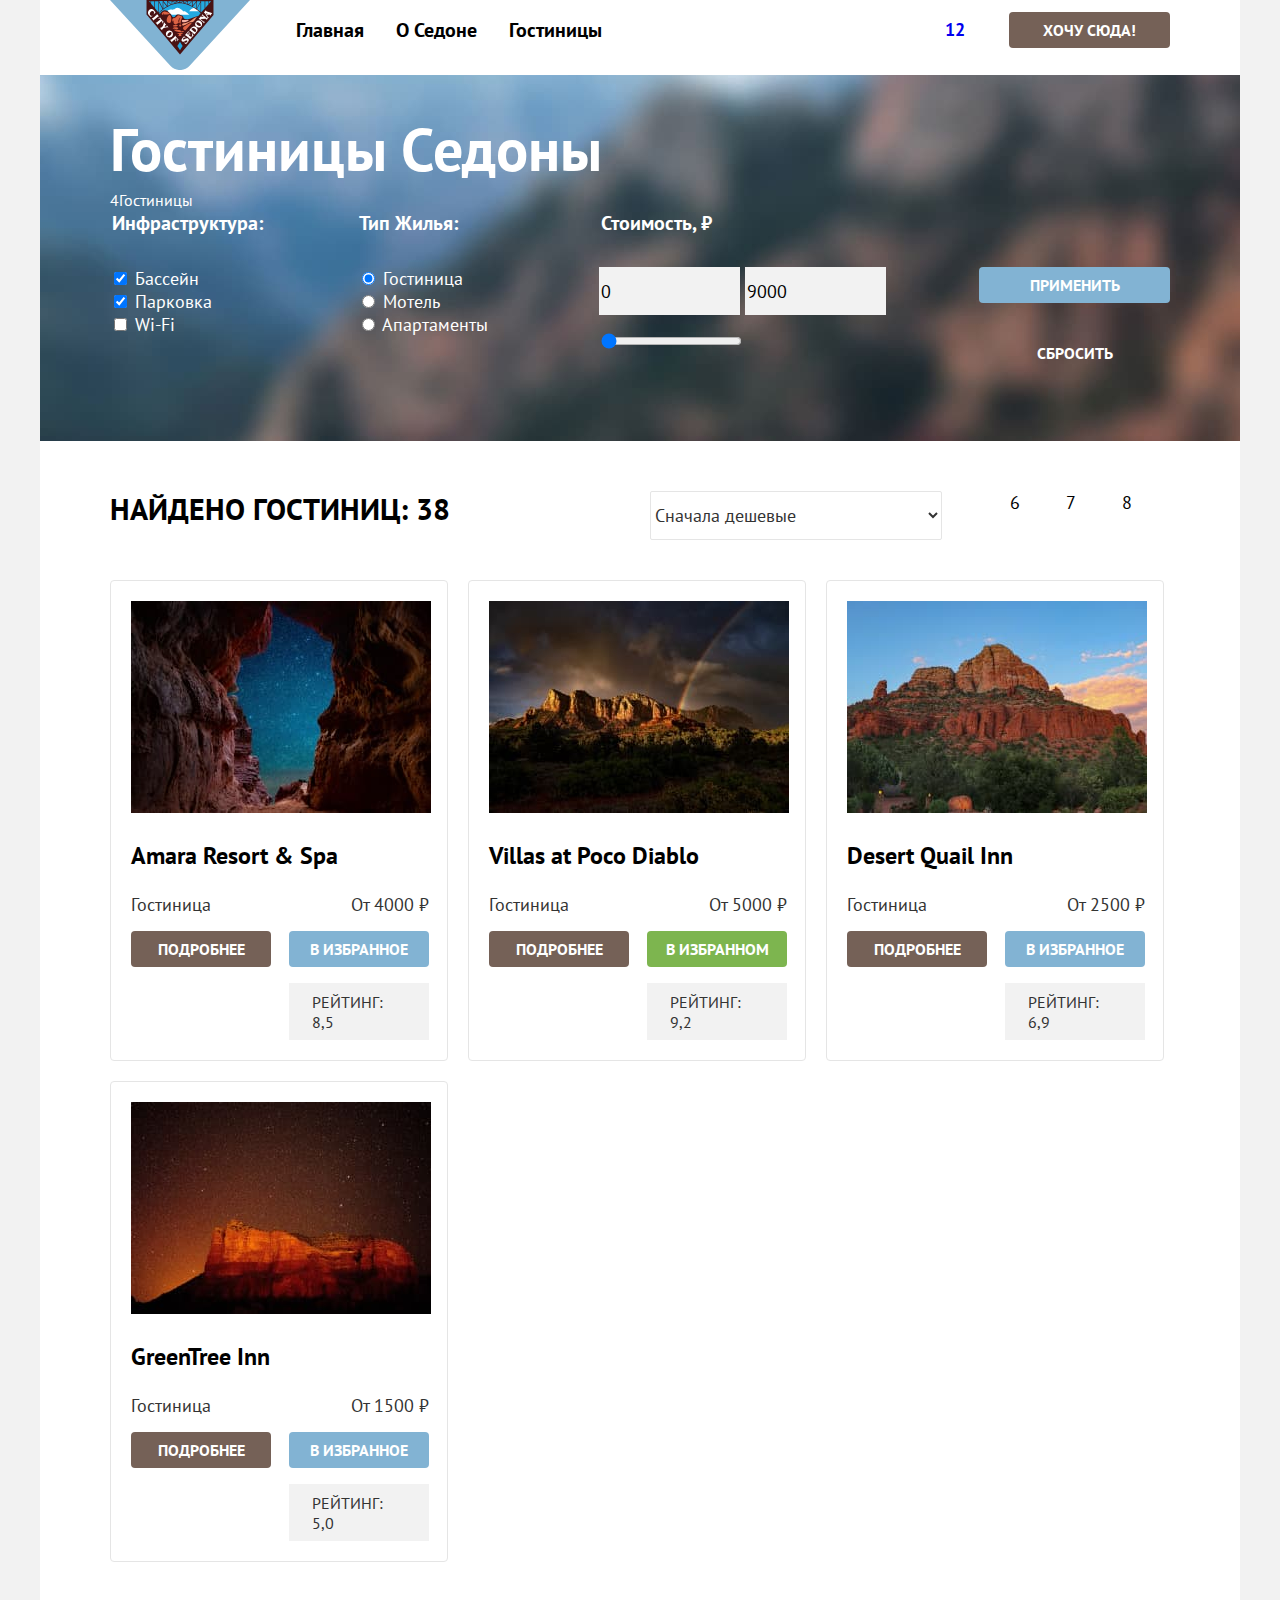
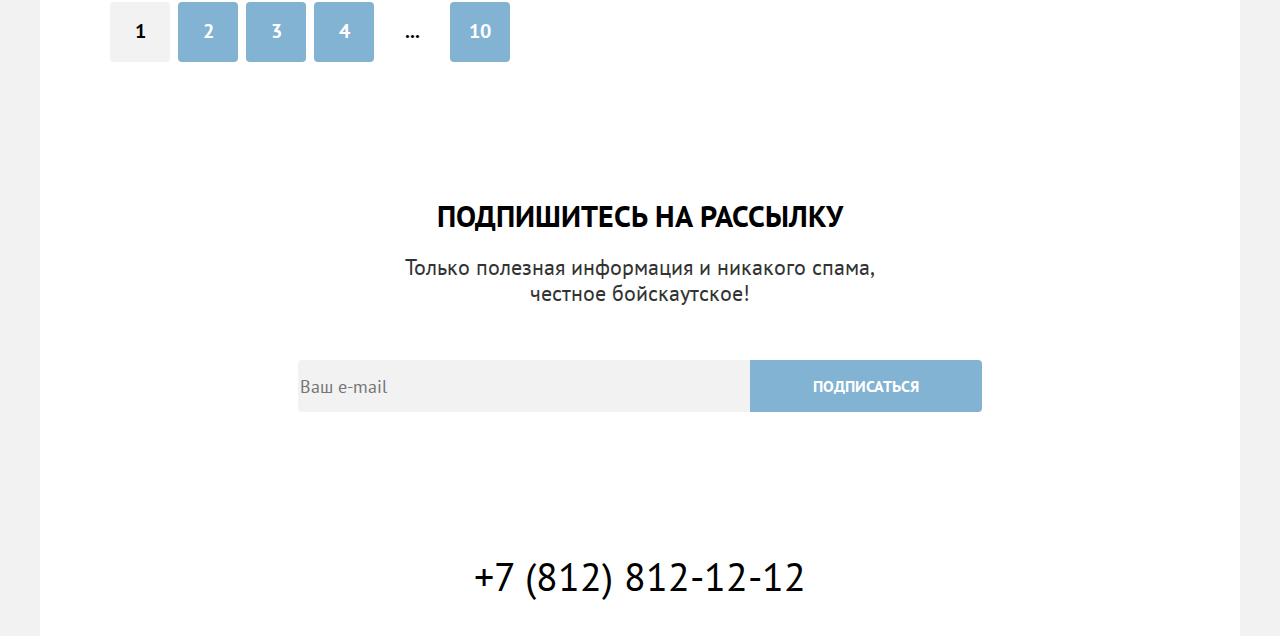
==== commit e78acc5d: "Добавляет стилизацию мелкие сетки" ====
--- a/catalog.html
+++ b/catalog.html
@@ -32,10 +32,11 @@
             <li class="navigation-user-item">
               <a class="navigation-user-link navigation-user-link-favorites" href="#">
                 <span class="visually-hidden">Избранное</span>
+                <span class="navigation-user-favorites-count">12</span>
               </a>
             </li>
             <li class="navigation-user-item">
-              <a class="navigation-user-link button" href="#">Хочу сюда!</a>
+              <a class="navigation-user-button button" href="#">Хочу сюда!</a>
             </li>
           </ul>
         </nav>
@@ -46,7 +47,7 @@
             <h1 class="filter-title">Гостиницы Седоны</h1>
             <ul class="breadcrumbs">
               <li class="breadcrumbs-item">
-                <a class="breadcrumbs-link" href="index.html">
+                <a class="breadcrumbs-link breadcrumbs-link-main" href="index.html">4
                   <span class="visually-hidden">Главная</span>
                 </a>
               </li>
@@ -130,17 +131,17 @@
             <ul class="list-view">
               <li class="list-view-item">
                 <a class="list-view-button button-active" href="#">
-                  <span class="visually-hidden">Показать в виде плитки</span>
+                  <span class="visually-hidden">Показать в виде плитки</span>6
                 </a>
               </li>
               <li class="list-view-item">
                 <a class="list-view-button" href="#">
-                  <span class="visually-hidden">Показать по одной</span>
+                  <span class="visually-hidden">Показать по одной</span>7
                 </a>
               </li>
               <li class="list-view-item">
                 <a class="list-view-button" href="#">
-                  <span class="visually-hidden">Показать в виде списка</span>
+                  <span class="visually-hidden">Показать в виде списка</span>8
                 </a>
               </li>
             </ul>
@@ -153,12 +154,14 @@
               <a class="catalog-card-link" href="#">
                 <h3 class="catalog-card-title">Amara Resort & Spa</h3>
               </a>
-              <p class="type-description">Гостиница</p>
-              <b class="card-price">От 4000 ₽</b>
-              <a class="catalog-button button" href="#">подробнее</a>
-              <button class="favourite button" type="button">В избранное</button>
-              <p class="stars four"><span class="visually-hidden">Четыре звезды</span></p>
-              <p class="rating">Рейтинг: 8,5</p>
+              <div class="card-wrapper">
+                <p class="type-description">Гостиница</p>
+                <b class="card-price">От 4000 ₽</b>
+                <a class="catalog-button button" href="#">подробнее</a>
+                <button class="favourite button" type="button">В избранное</button>
+                <p class="stars four"><span class="visually-hidden">Четыре звезды</span></p>
+                <p class="rating">Рейтинг: 8,5</p>
+              </div>
             </li>
             <li class="catalog-card">
               <a class="catalog-card-link" href="#" tabindex="-1">
@@ -167,12 +170,14 @@
               <a class="catalog-card-link" href="#">
                 <h3 class="catalog-card-title">Villas at Poco Diablo</h3>
               </a>
-              <p class="type-description">Гостиница</p>
-              <b class="card-price">От 5000 ₽</b>
-              <a class="catalog-button button" href="#">подробнее</a>
-              <button class="favourite button favourite-active" type="button">В избранном</button>
-              <p class="stars four"><span class="visually-hidden">Четыре звезды</span></p>
-              <p class="rating">Рейтинг: 9,2</p>
+              <div class="card-wrapper">
+                <p class="type-description">Гостиница</p>
+                <b class="card-price">От 5000 ₽</b>
+                <a class="catalog-button button" href="#">подробнее</a>
+                <button class="favourite button favourite-active" type="button">В избранном</button>
+                <p class="stars four"><span class="visually-hidden">Четыре звезды</span></p>
+                <p class="rating">Рейтинг: 9,2</p>
+              </div>
             </li>
             <li class="catalog-card">
               <a class="catalog-card-link" href="#" tabindex="-1">
@@ -181,12 +186,14 @@
               <a class="catalog-card-link" href="#">
                 <h3 class="catalog-card-title">Desert Quail Inn</h3>
               </a>
-              <p class="type-description">Гостиница</p>
-              <b class="card-price">От 2500 ₽</b>
-              <a class="catalog-button button" href="#">подробнее</a>
-              <button class="favourite button" type="button">В избранное</button>
-              <p class="stars three"><span class="visually-hidden">Три звезды</span></p>
-              <p class="rating">Рейтинг: 6,9</p>
+              <div class="card-wrapper">
+                <p class="type-description">Гостиница</p>
+                <b class="card-price">От 2500 ₽</b>
+                <a class="catalog-button button" href="#">подробнее</a>
+                <button class="favourite button" type="button">В избранное</button>
+                <p class="stars three"><span class="visually-hidden">Три звезды</span></p>
+                <p class="rating">Рейтинг: 6,9</p>
+              </div>
             </li>
             <li class="catalog-card">
               <a class="catalog-card-link" href="#" tabindex="-1">
@@ -195,43 +202,45 @@
               <a class="catalog-card-link" href="#">
                 <h3 class="catalog-card-title">GreenTree Inn</h3>
               </a>
-              <p class="type-description">Гостиница</p>
-              <b class="card-price">От 1500 ₽</b>
-              <a class="catalog-button button" href="#">подробнее</a>
-              <button class="favourite button" type="button">В избранное</button>
-              <p class="stars two"><span class="visually-hidden">Две звезды</span></p>
-              <p class="rating">Рейтинг: 5,0</p>
+              <div class="card-wrapper">
+                <p class="type-description">Гостиница</p>
+                <b class="card-price">От 1500 ₽</b>
+                <a class="catalog-button button" href="#">подробнее</a>
+                <button class="favourite button" type="button">В избранное</button>
+                <p class="stars two"><span class="visually-hidden">Две звезды</span></p>
+                <p class="rating">Рейтинг: 5,0</p>
+              </div>
             </li>
           </ul>
         </section>
         <section class="pagination">
           <h2 class="visually-hidden">Пагинация</h2>
           <ul class="pagination-list">
-            <li class="pagination">
+            <li class="pagination-item">
               <a class="pagination-link pagination-current" href="#">1</a>
             </li>
-            <li class="pagination">
+            <li class="pagination-item">
               <a class="pagination-link" href="#">2</a>
             </li>
-            <li class="pagination">
+            <li class="pagination-item">
               <a class="pagination-link" href="#">3</a>
             </li>
-            <li class="pagination">
+            <li class="pagination-item">
               <a class="pagination-link" href="#">4</a>
             </li>
-            <li class="pagination">
+            <li class="pagination-item">
               <a class="pagination-link pagination-points" href="#">...</a>
             </li>
-            <li class="pagination">
+            <li class="pagination-item">
               <a class="pagination-link" href="#">10</a>
             </li>
           </ul>
         </section>
-        <section class="catalog-subscribe">
+        <section class="subscribe catalog-subscribe">
           <h2 class="subscribe-title subscribe-dark lead">Подпишитесь на рассылку</h2>
           <p class="subscribe-text subscribe-dark desc-text">Только полезная информация и никакого спама, честное бойскаутское!</p>
           <form class="subscribe-form" action="https://echo.htmlacademy.ru/" method="post">
-            <label class="visually-hidden" for="email">Введите ваш e-mail
+            <label for="email">
               <input class="subscribe-input" type="email" id="email" name="email" placeholder="Ваш e-mail">
             </label>
             <button class="subscribe-button button" type="submit">Подписаться</button>
--- a/styles/style.css
+++ b/styles/style.css
@@ -39,6 +39,19 @@
   background-color: #756157;
 }
 
+.visually-hidden {
+  position: absolute;
+  width: 1px;
+  height: 1px;
+  margin: -1px;
+  border: 0;
+  padding: 0;
+  white-space: nowrap;
+  clip-path: inset(100%);
+  clip: rect(0 0 0 0);
+  overflow: hidden;
+}
+
 .container {
   width: 1200px;
   margin: 0 auto;
@@ -62,6 +75,7 @@
   padding-left: 0;
   list-style-type: none;
   display: flex;
+  flex-wrap: wrap;
 }
 
 .header-logo {
@@ -82,6 +96,15 @@
 .navigation-user-link {
   font-weight: 700;
   text-decoration: none;
+  min-width: 44px;
+  min-height: 64px;
+}
+
+.navigation-user-button {
+  font-weight: 700;
+  text-decoration: none;
+  padding: 8px 34px;
+  border-radius: 4px;
 }
 
 .navigation-user {
@@ -124,6 +147,18 @@
   text-align: center;
 }
 
+.advantages-subtitle {
+  display: inline-block;
+  margin: 0;
+  padding: 69px 290px 25px 290px;
+}
+
+.advantages-text {
+  display: inline-block;
+  margin: 0;
+  padding: 0 274px 69px 274px;
+}
+
 .desc-text {
   font-size: 22px;
   font-weight: 400;
@@ -144,6 +179,7 @@
 }
 
 .advantages-list {
+  margin: 0;
   display: flex;
   flex-wrap: wrap;
 }
@@ -198,7 +234,20 @@
   background-size: 100% auto;
 }
 
+.slogan-title {
+  display: inline-block;
+  margin: 0;
+  padding: 64px 347px 20px 347px;
+}
+
+.slogan-text {
+  display: inline-block;
+  margin: 0;
+  padding: 0 355px 64px 355px;
+}
+
 .advice-list {
+  margin: 0;
   display: flex;
   flex-wrap: wrap;
 }
@@ -234,27 +283,68 @@
   display: flex;
   flex-direction: column;
   align-items: center;
+  padding: 96px 304px;
+}
+
+.searching-title {
+  margin: 0 0 20px 0;
 }
 
 .searching-text {
-  max-width: 592px;
+  margin: 0 0 54px 0;
+}
+
+.searching-button {
+  width: 276px;
+  height: 36px;
+  display: flex;
+  align-items: center;
+  justify-content: center;
+  border-radius: 4px;
 }
 
 /*subscribe*/
 
 .subscribe {
+  text-align: center;
+  display: flex;
+  flex-direction: column;
+  padding: 96px 258px 104px 258px;
+  align-items: center;
+}
+
+.subscribe-main {
   background-image: url(../pictures/subscribe.jpg);
   background-size: cover;
   background-position: center;
   background-repeat: no-repeat;
   background-color: #82B3D3;
   color: #FFFFFF;
-  text-align: center;
+}
+
+.subscribe-title {
+  margin: 0 0 20px 0;
+}
+
+.subscribe-text {
+  max-width: 475px;
+  font-family: inherit;
+  font-size: 22px;
+  line-height: 26px;
+  text-align: center;
+  margin: 0 0 54px 0;
+}
+
+.subscribe-form {
+  display: flex;
 }
 
 .subscribe-button {
   background-color: #82B3D3;
   border: none;
+  width: 232px;
+  height: 52px;
+  border-radius: 0 4px 4px 0;
 }
 
 .subscribe-input {
@@ -265,6 +355,9 @@
   color: #000000;
   background-color: #F2F2F2;
   border: none;
+  border-radius: 4px 0 0 4px;
+  width: 452px;
+  height: 52px;
 }
 
 /*footer*/
@@ -273,6 +366,7 @@
   background-color: #FFFFFF;
   display: flex;
   justify-content: space-between;
+  min-height: 120px;
 }
 
 .social-list {
@@ -280,14 +374,22 @@
   list-style-type: none;
   margin-left: 70px;
   display: flex;
+  flex-wrap: wrap;
   margin-top: auto;
   margin-bottom: auto;
 }
 
+.social-link {
+  min-width: 47px;
+  min-height: 40px;
+  text-decoration: none;
+  color: #000000;
+}
+
 .footer-phone {
   font-size: 40px;
   font-weight: 400;
-  font-transform: uppercase;
+  text-transform: uppercase;
   line-height: 40px;
   color: #000000;
   text-decoration: none;
@@ -301,15 +403,16 @@
 .copyright {
   margin-right: 70px;
   margin-top: auto;
-}
-
-.social-link, .copyright {
   text-decoration: none;
   color: #000000;
 }
 
 .main-catalog {
   background-color: #FFFFFF;
+}
+
+.catalog {
+  margin-bottom: 40px;
 }
 /* Breadcrumbs */
 .breadcrumbs-link {
@@ -327,6 +430,7 @@
   background-position: center;
   background-color: #82B3D3;
   color: #FFFFFF;
+  margin-bottom: 50px;
 }
 
 .breadcrumbs {
@@ -334,6 +438,11 @@
   padding-left: 0;
   list-style-type: none;
   margin: 0 0 0 70px;
+}
+
+.breadcrumbs-link-main {
+  min-width: 13px;
+  min-height: 15px;
 }
 
 .catalog-filter {
@@ -388,6 +497,7 @@
   border: none;
   border-radius: 4px;
   padding: 8px 0 8px 0;
+  cursor: pointer;
 }
 
 /* Title */
@@ -439,7 +549,33 @@
 .catalog-sorting-wrapper {
   display: flex;
   flex-wrap: wrap;
-  margin: 0 70px 0 70px;
+  justify-content: space-between;
+  margin: 0 70px 40px 70px;
+}
+
+.catalog-sorting {
+  margin-left: 200px;
+  min-width: 292px;
+  font-size: 18px;
+  font-weight: 400;
+  line-height: 21px;
+  color: #333333;
+}
+
+.list-view {
+  padding-left: 0;
+  list-style-type: none;
+  min-width: 160px;
+ margin: 0 0 0 auto;
+ display: flex;
+ flex-wrap: wrap;
+ gap: 8px;
+}
+
+.list-view-button {
+  display: block;
+  min-width: 48px;
+  min-height: 48px;
 }
 
 .catalog-list {
@@ -452,7 +588,11 @@
 }
 
 .catalog-card {
-  width: 340px;
+  background-color: #FFFFFF;
+  width: 338px;
+  padding: 20px;
+  border: solid 1px #E5E5E5;
+  border-radius: 4px;
 }
 
 .catalog-title {
@@ -469,13 +609,6 @@
   height: 49px;
 }
 
-.list-view {
-  margin: 0;
-  padding-left: 0;
-  list-style-type: none;
-  display: flex;
-}
-
 .list-view-button {
   text-decoration: none;
   color: #000000;
@@ -487,57 +620,80 @@
   text-transform: uppercase;
 }
 
-.catalog-sorting {
+.catalog-card-link {
+  text-decoration: none;
+  color: #000000;
+}
+
+.catalog-card-title {
+  font-size: 24px;
+  font-weight: 700;
+  line-height: 28px;
+}
+
+.card-wrapper {
+  display: grid;
+  grid-template-columns: 50% 50%;
+  column-gap: 10px;
+  row-gap: 16px;
+}
+
+.type-description, .stars {
   font-size: 18px;
   font-weight: 400;
   line-height: 21px;
   color: #333333;
-}
-
-.catalog-card {
-  background-color: #FFFFFF;
-}
-
-.catalog-card-link {
-  text-decoration: none;
-  color: #000000;
-}
-
-.catalog-card-title {
-  font-size: 24px;
-  font-weight: 700;
-  line-height: 28px;
-}
-
-.type-description, .card-price {
+  margin: 0;
+  max-width: 140px;
+}
+
+.card-price {
   font-size: 18px;
   font-weight: 400;
   line-height: 21px;
   color: #333333;
-}
-
+  margin: 0;
+  max-width: 140px;
+  text-align: end;
+}
+
+.catalog-button {
+  padding: 8px 26px;
+  border-radius: 4px;
+  border: none;
+  max-width: 140px;
+}
 .favourite {
   border: none;
   background-color:#82B3D3;
+  padding: 8px 20px;
+  border-radius: 4px;
+  max-width: 140px;
 }
 
 .favourite-active {
   background-color:#7DB54F;
+  padding: 8px 18px;
 }
 
 .rating {
+  display: inline-block;
   font-size: 16px;
   font-weight: 400;
   line-height: 20px;
   color: #333333;
   text-transform: uppercase;
   background-color: #F2F2F2;
+  margin: 0;
+  padding: 9px 22px 8px 23px;
+  max-width: 140px;
 }
 
 /*pagination*/
 
 .pagination {
   background-color: #FFFFFF;
+  margin: 0 70px 40px 70px;
 }
 
 .pagination-list {
@@ -545,7 +701,8 @@
   list-style-type: none;
   display: flex;
   flex-wrap: wrap;
-  margin: 0 70px 0 70px;
+  gap: 8px;
+  margin: 0;
 }
 
 
@@ -556,6 +713,12 @@
   font-size: 20px;
   font-weight: 700;
   line-height: 36px;
+  display: inline-block;
+  text-align: center;
+  min-width: 60px;
+  min-height: 60px;
+  border-radius: 4px;
+  padding: 11px;
 }
 
 .pagination-current {
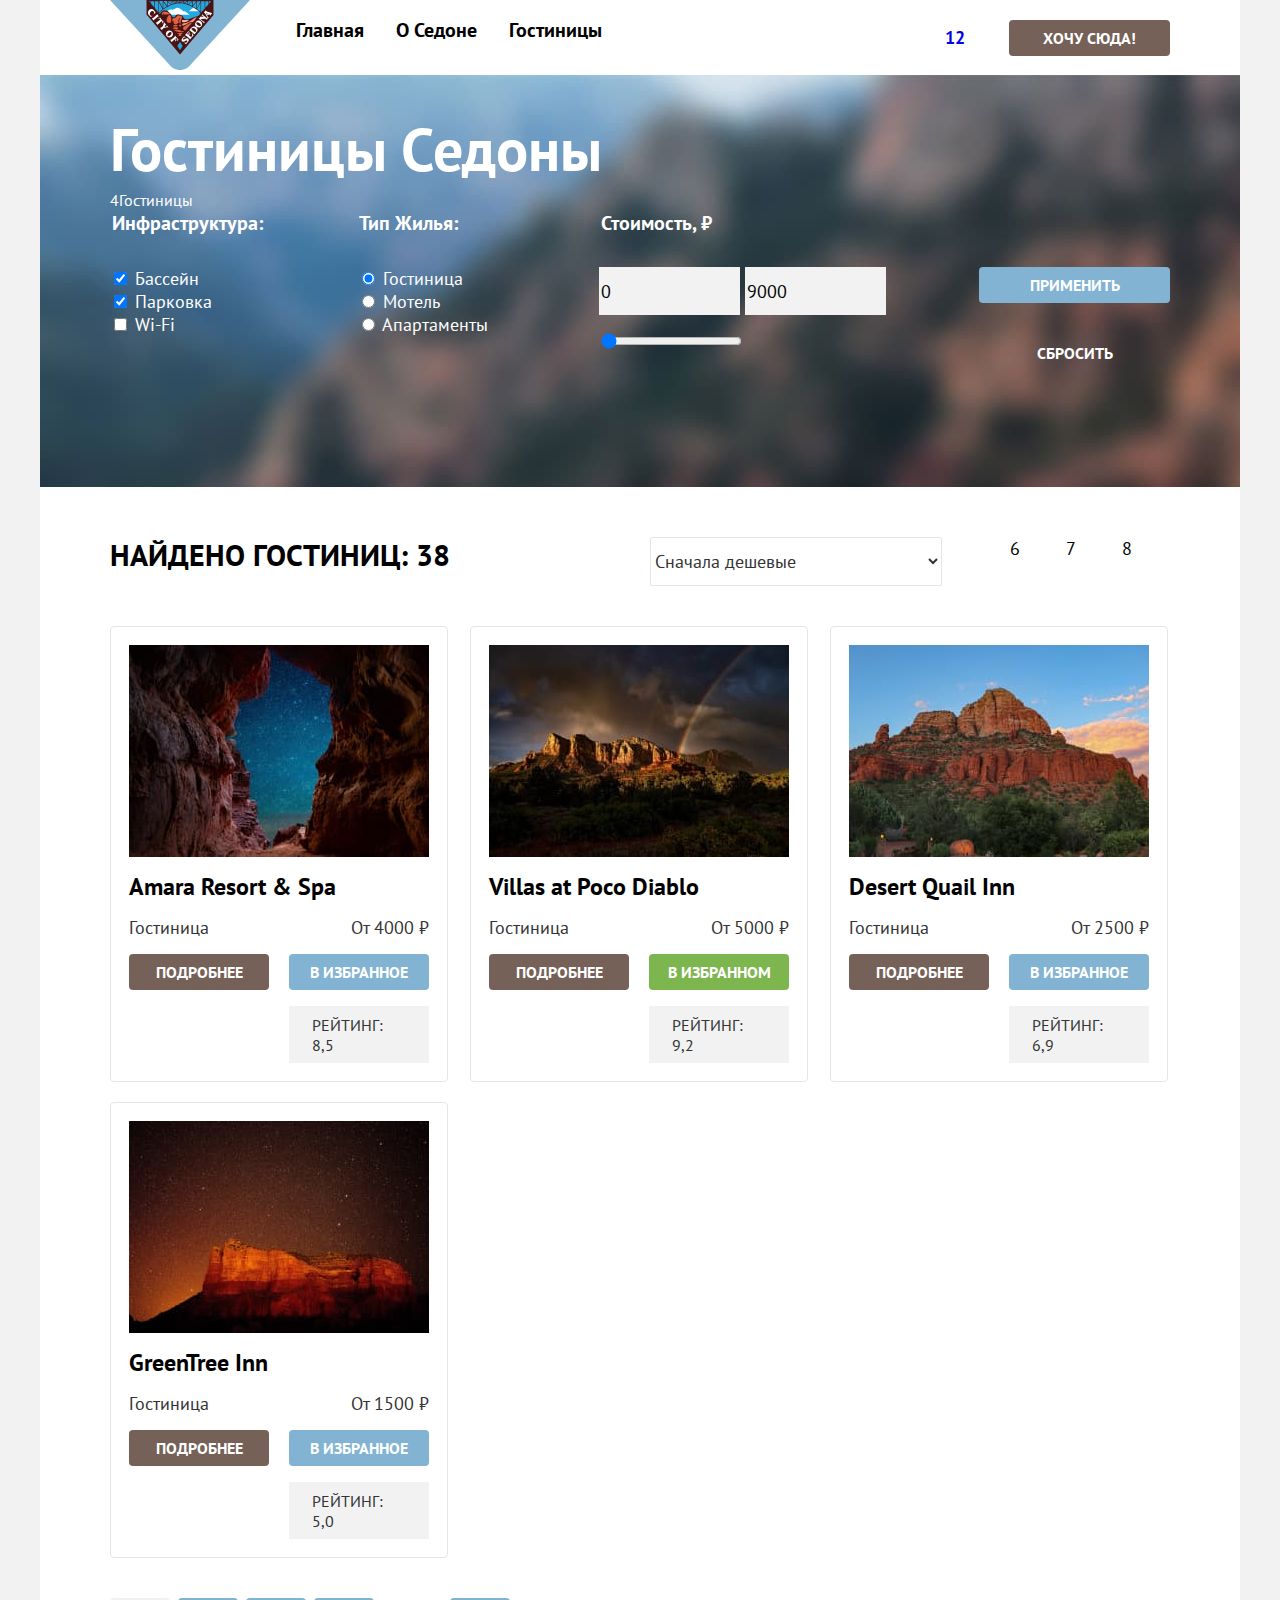
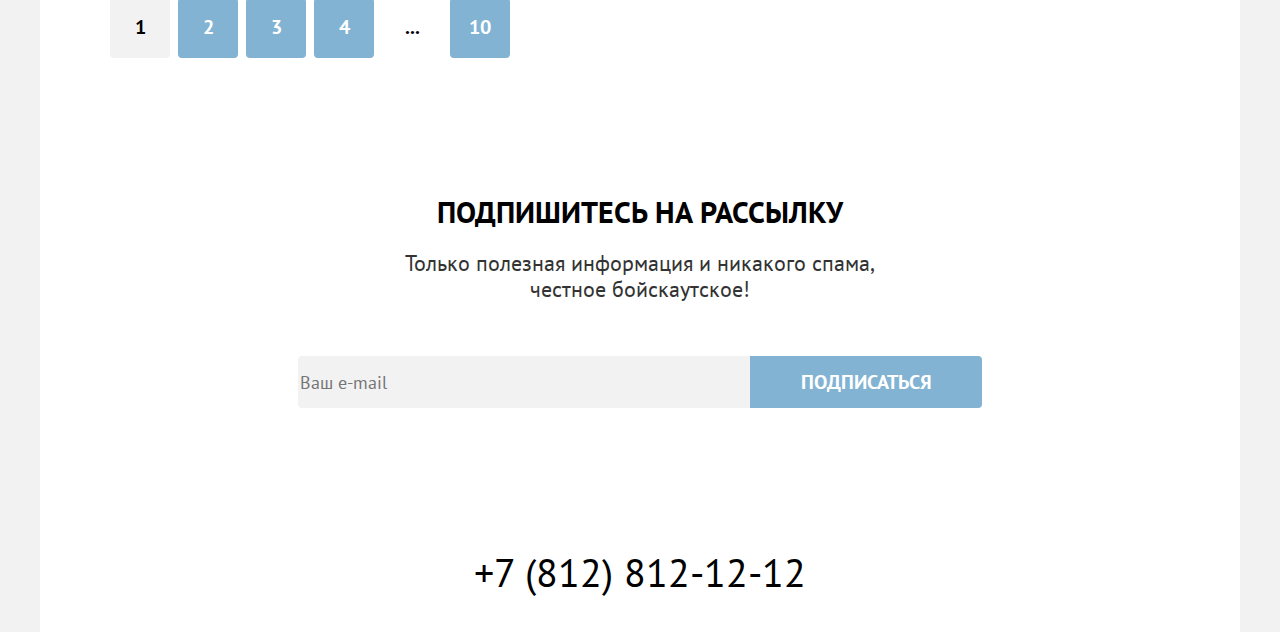
==== commit 2f89f757: "Merge pull request #6 from TatyanaKravtsova/master" ====
--- a/catalog.html
+++ b/catalog.html
@@ -148,69 +148,54 @@
           </div>
           <ul class="catalog-list">
             <li class="catalog-card">
-              <a class="catalog-card-link" href="#" tabindex="-1">
+              <a class="catalog-card-link" href="#">
                 <img class="catalog-card-image" src="pictures/hotel-amara.jpg" alt="Звездное небо" width="300" height="212">
-              </a>
-              <a class="catalog-card-link" href="#">
+
                 <h3 class="catalog-card-title">Amara Resort & Spa</h3>
               </a>
-              <div class="card-wrapper">
                 <p class="type-description">Гостиница</p>
                 <b class="card-price">От 4000 ₽</b>
                 <a class="catalog-button button" href="#">подробнее</a>
                 <button class="favourite button" type="button">В избранное</button>
                 <p class="stars four"><span class="visually-hidden">Четыре звезды</span></p>
                 <p class="rating">Рейтинг: 8,5</p>
-              </div>
             </li>
             <li class="catalog-card">
               <a class="catalog-card-link" href="#" tabindex="-1">
                 <img class="catalog-card-image" src="pictures/hotel-villas.jpg" alt="Каньон на закате" width="300" height="212">
-              </a>
-              <a class="catalog-card-link" href="#">
                 <h3 class="catalog-card-title">Villas at Poco Diablo</h3>
               </a>
-              <div class="card-wrapper">
                 <p class="type-description">Гостиница</p>
                 <b class="card-price">От 5000 ₽</b>
                 <a class="catalog-button button" href="#">подробнее</a>
                 <button class="favourite button favourite-active" type="button">В избранном</button>
                 <p class="stars four"><span class="visually-hidden">Четыре звезды</span></p>
                 <p class="rating">Рейтинг: 9,2</p>
-              </div>
             </li>
             <li class="catalog-card">
               <a class="catalog-card-link" href="#" tabindex="-1">
                 <img class="catalog-card-image" src="pictures/hotel-desert.jpg" alt="Горы" width="300" height="212">
-              </a>
-              <a class="catalog-card-link" href="#">
                 <h3 class="catalog-card-title">Desert Quail Inn</h3>
               </a>
-              <div class="card-wrapper">
                 <p class="type-description">Гостиница</p>
                 <b class="card-price">От 2500 ₽</b>
                 <a class="catalog-button button" href="#">подробнее</a>
                 <button class="favourite button" type="button">В избранное</button>
                 <p class="stars three"><span class="visually-hidden">Три звезды</span></p>
                 <p class="rating">Рейтинг: 6,9</p>
-              </div>
             </li>
             <li class="catalog-card">
               <a class="catalog-card-link" href="#" tabindex="-1">
                 <img class="catalog-card-image" src="pictures/hotel-greentree.jpg" alt="Ночной каньон" width="300" height="212">
-              </a>
-              <a class="catalog-card-link" href="#">
                 <h3 class="catalog-card-title">GreenTree Inn</h3>
               </a>
-              <div class="card-wrapper">
                 <p class="type-description">Гостиница</p>
                 <b class="card-price">От 1500 ₽</b>
                 <a class="catalog-button button" href="#">подробнее</a>
                 <button class="favourite button" type="button">В избранное</button>
                 <p class="stars two"><span class="visually-hidden">Две звезды</span></p>
                 <p class="rating">Рейтинг: 5,0</p>
-              </div>
-            </li>
+              </li>
           </ul>
         </section>
         <section class="pagination">
--- a/styles/style.css
+++ b/styles/style.css
@@ -115,6 +115,8 @@
   flex-wrap: wrap;
   margin-left: auto;
   margin-right: 70px;
+  margin-top: auto;
+  margin-bottom: auto;
   justify-content: space-between;
 }
 
@@ -132,11 +134,14 @@
   background-position: bottom, center;
   background-repeat: no-repeat;
   background-color: #F2F2F2;
+  min-height: 485px;
+  padding-top: 51px;
 }
 
 .hero-logo {
   display: block;
   margin: 0 auto;
+
 }
 
 .lead {
@@ -199,20 +204,21 @@
 }
 /*Title*/
 
-.advantages-item-title, .advice-item-title {
+.advantages-item-title {
   font-size: 24px;
   line-height: 28px;
   text-transform: uppercase;
+  width: 172px;
+  margin: 0 auto;
+  padding: 0 0 20px 0;
+  display: inline-block;
 }
 /*text*/
 
-.advantages-item-text, .advice-item-text {
+.advantages-item-text {
   font-size: 18px;
   font-weight: 400;
   line-height: 21px;
-}
-
-.advantages-item-text {
   display: inline-block;
   width: 230px;
   margin: 0 auto;
@@ -268,7 +274,16 @@
   margin-bottom: auto;
 }
 
+.advice-item-title {
+  font-size: 24px;
+  line-height: 28px;
+  text-transform: uppercase;
+}
+
 .advice-item-text {
+  font-size: 18px;
+  font-weight: 400;
+  line-height: 21px;
   display: inline-block;
   width: 230px;
   margin: 0 auto;
@@ -295,8 +310,12 @@
 }
 
 .searching-button {
-  width: 276px;
-  height: 36px;
+  font-family: inherit;
+  font-size: 20px;
+  font-weight: 700;
+  line-height: 36px;
+  text-transform: uppercase;
+  padding: 8px 50px;
   display: flex;
   align-items: center;
   justify-content: center;
@@ -340,6 +359,11 @@
 }
 
 .subscribe-button {
+  font-family: inherit;
+  font-size: 20px;
+  font-weight: 700;
+  line-height: 36px;
+  text-transform: uppercase;
   background-color: #82B3D3;
   border: none;
   width: 232px;
@@ -424,6 +448,7 @@
 }
 
 .filter-container {
+  min-height: 412px;
   background-image: url(../pictures/filter.jpg);
   background-size: cover;
   background-repeat: no-repeat;
@@ -581,8 +606,9 @@
 .catalog-list {
   padding-left: 0;
   list-style-type: none;
-  display: flex;
-  flex-wrap: wrap;
+  display: grid;
+  grid-template-columns: repeat(auto-fill, minmax(340px, 1fr));
+  grid-template-rows: auto;
   margin: 0 70px 0 70px;
   gap: 20px;
 }
@@ -590,14 +616,22 @@
 .catalog-card {
   background-color: #FFFFFF;
   width: 338px;
-  padding: 20px;
-  border: solid 1px #E5E5E5;
+  padding: 18px;
+  border:  solid 1px #E5E5E5;
   border-radius: 4px;
-}
-
-.catalog-title {
+  display: grid;
+  grid-template-columns: 1fr 1fr;
+  grid-template-rows: auto auto auto auto;
+  row-gap: 16px;
+  column-gap: 20px;
+}
+
+.catalog-card-image {
+  object-fit: cover;
+  width: 100%;
+  height: auto;
+  margin: 0;
   padding: 0;
-  margin: 0;
 }
 
 .catalog-sorting {
@@ -614,6 +648,8 @@
   color: #000000;
 }
 .catalog-title {
+  padding: 0;
+  margin: 0;
   font-size: 30px;
   font-weight: 700;
   line-height: 36px;
@@ -623,12 +659,18 @@
 .catalog-card-link {
   text-decoration: none;
   color: #000000;
+  grid-column: 1/-1;
+  display: flex;
+  flex-direction: column;
 }
 
 .catalog-card-title {
   font-size: 24px;
   font-weight: 700;
   line-height: 28px;
+  padding: 16px 0 0 0;
+  margin: 0;
+  /*display: block;*/
 }
 
 .card-wrapper {
@@ -644,6 +686,7 @@
   line-height: 21px;
   color: #333333;
   margin: 0;
+  padding: 0;
   max-width: 140px;
 }
 
@@ -658,10 +701,18 @@
 }
 
 .catalog-button {
+  font-family: inherit;
+  font-size: 16px;
+  line-height: 20px;
+  font-weight: 700;
+  text-transform: uppercase;
   padding: 8px 26px;
   border-radius: 4px;
   border: none;
   max-width: 140px;
+  display: flex;
+  align-items: center;
+  justify-content: center;
 }
 .favourite {
   border: none;
